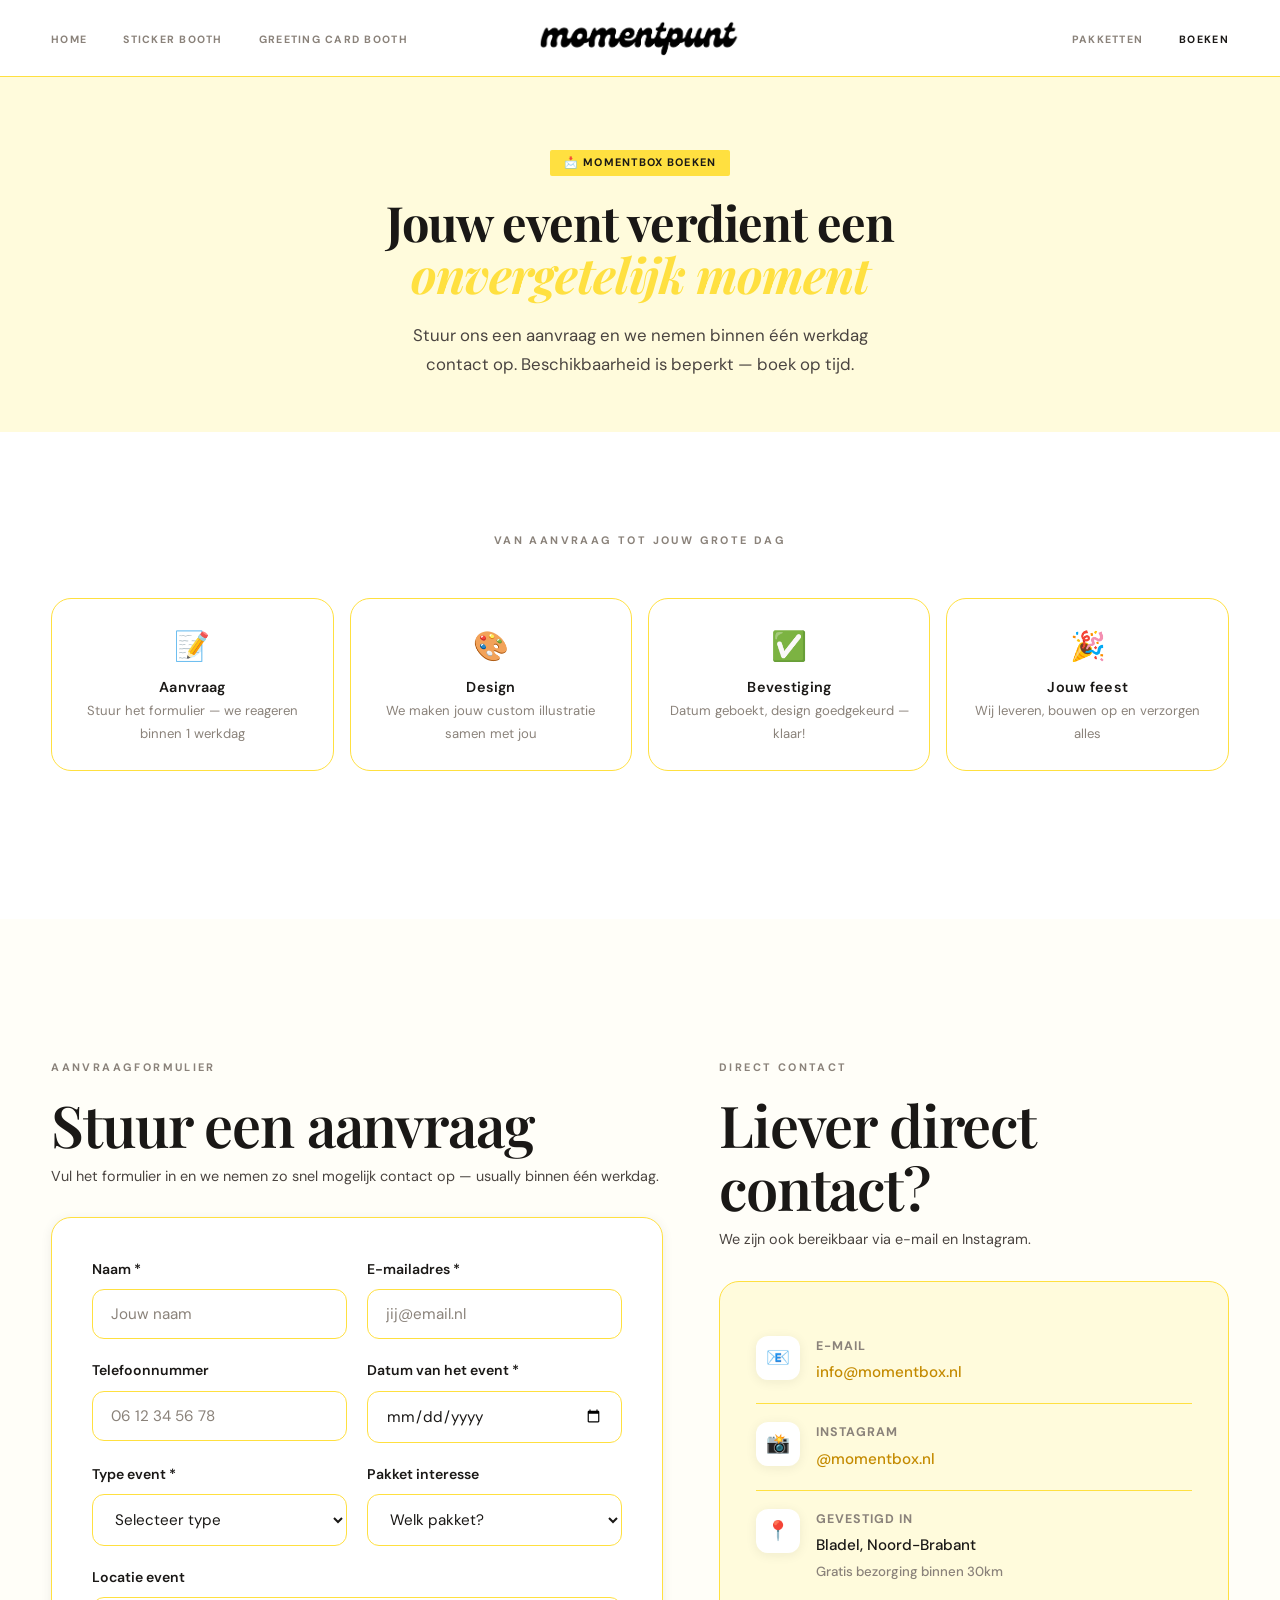
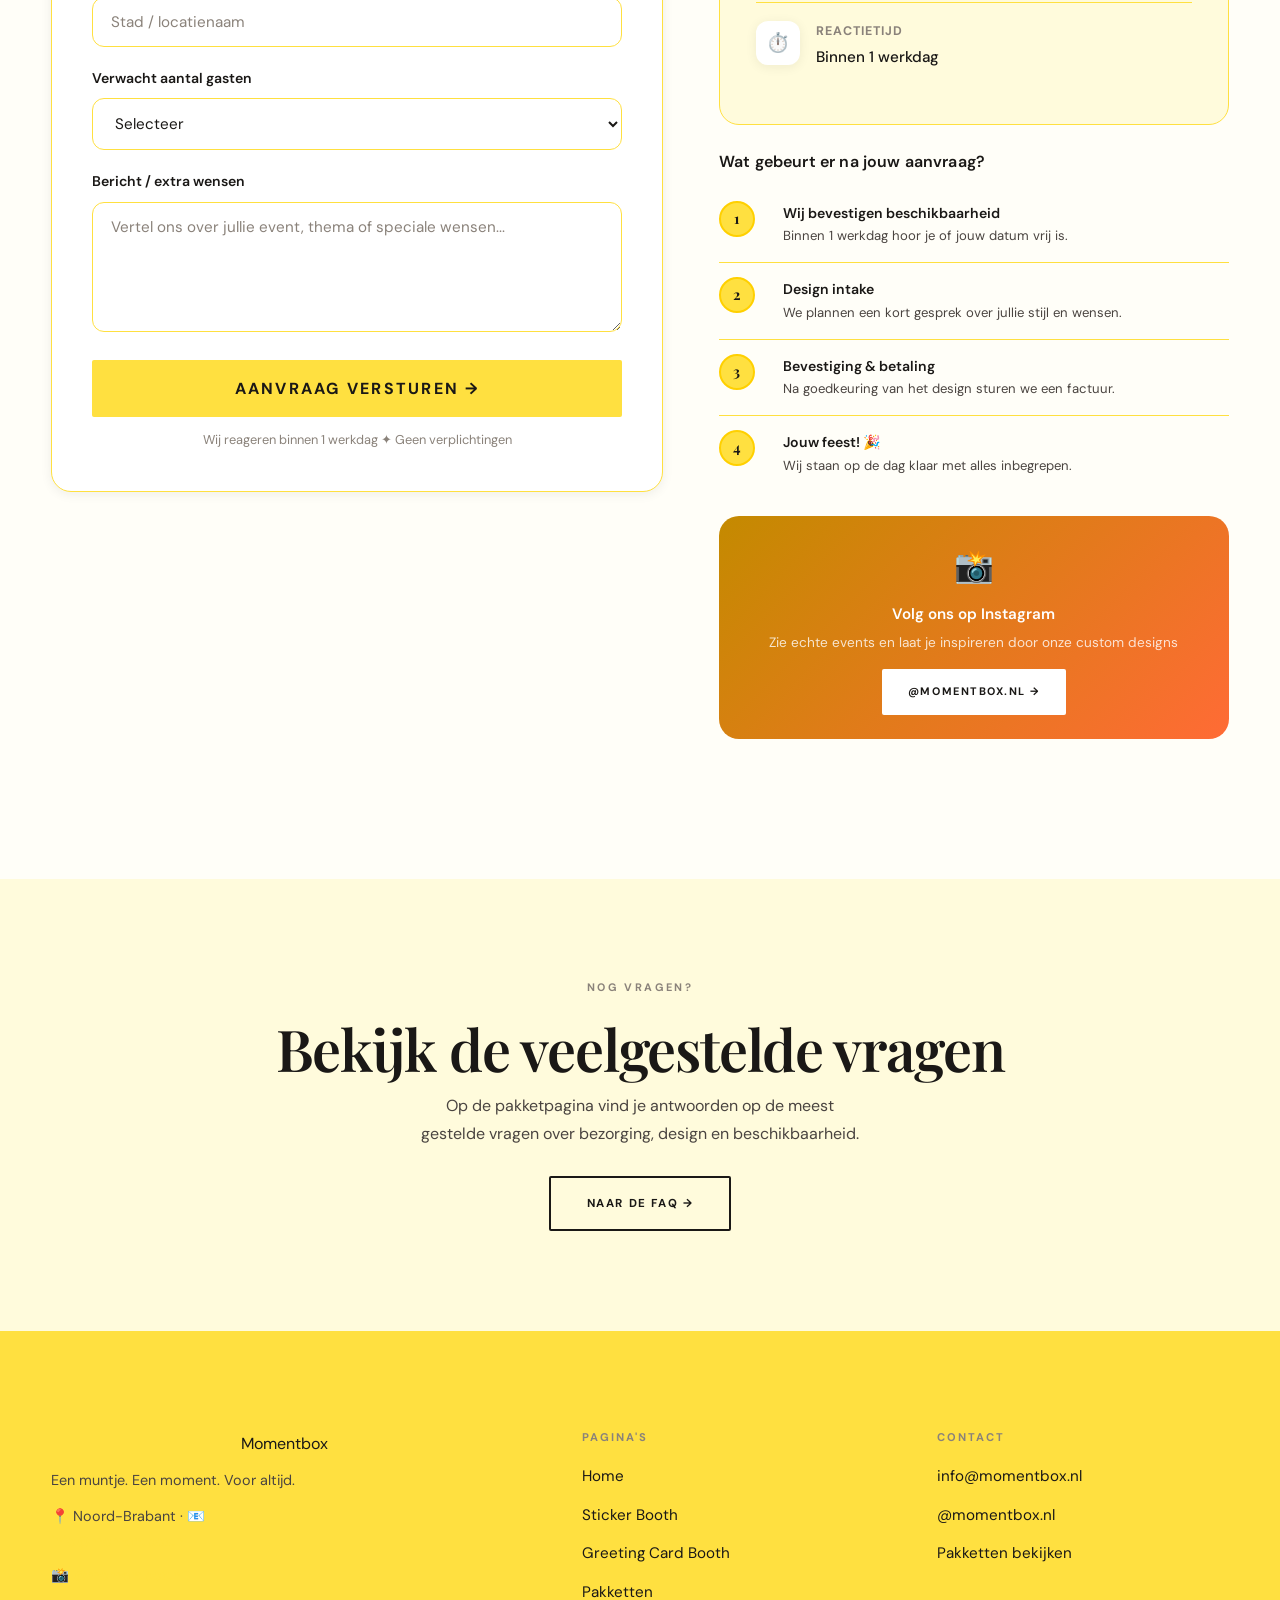
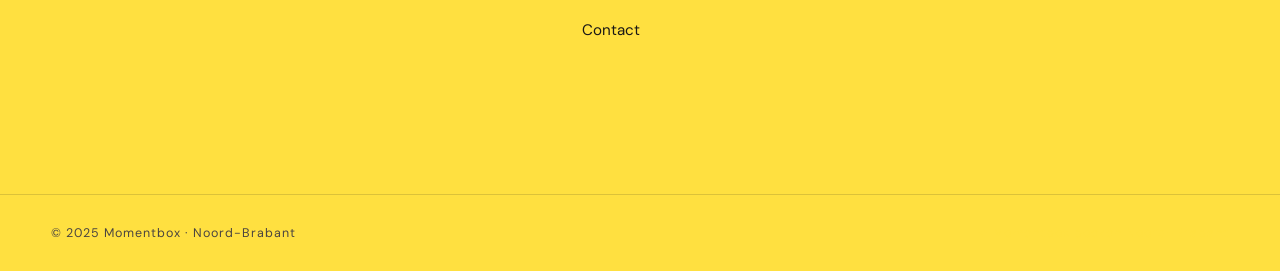
==== contact.html @ 3b594d7a "Initial Momentpunt website launch Custom sticker & greeting card vending machine rental site for wed" ====
<!DOCTYPE html>
<html lang="nl">
<head>
  <meta charset="UTF-8" />
  <meta name="viewport" content="width=device-width, initial-scale=1.0" />
  <title>Contact & Boeken | Momentbox Vending Machine Verhuur Noord-Brabant</title>
  <meta name="description" content="Boek Momentbox voor jouw bruiloft, verjaardag of bedrijfsfeest. Vending machine verhuur vanuit Noord-Brabant. Stuur een aanvraag via het formulier — reactie binnen 1 werkdag." />
  <link rel="stylesheet" href="style.css" />
  <style>
    .contact-grid {
      display: grid;
      grid-template-columns: 1.2fr 1fr;
      gap: 56px;
      align-items: start;
    }
    .contact-info-card {
      background: var(--beige-2);
      border-radius: var(--radius-md);
      padding: 36px;
      border: 1px solid var(--beige-3);
    }
    .contact-info-item {
      display: flex;
      align-items: flex-start;
      gap: 16px;
      padding: 18px 0;
      border-bottom: 1px solid var(--beige-3);
    }
    .contact-info-item:last-child { border-bottom: none; }
    .contact-icon {
      width: 44px; height: 44px;
      background: var(--white);
      border-radius: var(--radius-sm);
      display: flex;
      align-items: center;
      justify-content: center;
      font-size: 1.2rem;
      flex-shrink: 0;
      box-shadow: var(--shadow-sm);
    }
    .contact-info-label {
      font-size: 0.78rem;
      font-weight: 700;
      text-transform: uppercase;
      letter-spacing: 0.08em;
      color: var(--text-soft);
      margin-bottom: 4px;
    }
    .contact-info-value {
      font-size: 0.95rem;
      font-weight: 500;
      color: var(--text);
    }
    .contact-info-value a { color: var(--terra); }
    .form-card {
      background: var(--white);
      border-radius: var(--radius-md);
      padding: 40px;
      border: 1px solid var(--beige-3);
      box-shadow: var(--shadow-sm);
    }
    .success-msg {
      display: none;
      background: linear-gradient(135deg, #f0faf0, #e8f5e8);
      border: 1.5px solid #a8d5a8;
      border-radius: var(--radius-md);
      padding: 28px;
      text-align: center;
      margin-top: 20px;
    }
    .success-msg.show { display: block; }
    .process-mini {
      display: grid;
      grid-template-columns: repeat(4, 1fr);
      gap: 16px;
      margin: 48px 0;
    }
    .process-mini-item {
      text-align: center;
      padding: 24px 16px;
      background: var(--white);
      border-radius: var(--radius-md);
      border: 1px solid var(--beige-3);
    }
    .process-mini-emoji { font-size: 1.8rem; margin-bottom: 10px; }
    .process-mini-item p { font-size: 0.82rem; color: var(--text-soft); margin-top: 4px; }
    @media (max-width: 900px) {
      .contact-grid { grid-template-columns: 1fr; }
      .process-mini { grid-template-columns: repeat(2, 1fr); }
    }
    @media (max-width: 480px) {
      .form-card { padding: 24px; }
      .contact-info-card { padding: 24px; }
    }
  </style>
</head>
<body>

<nav class="nav scrolled">
  <div class="nav-inner">
    <ul class="nav-links nav-links-left">
      <li><a href="index.html">Home</a></li>
      <li><a href="stickerbooth.html">Sticker Booth</a></li>
      <li><a href="greetingcardbooth.html">Greeting Card Booth</a></li>
    </ul>
    <a href="index.html" class="nav-logo">
      <img src="images/logo.png" alt="Momentbox" />
    </a>
    <ul class="nav-links nav-links-right">
      <li><a href="pakketten.html">Pakketten</a></li>
      <li><a href="contact.html" class="active"class="btn btn-primary btn-sm nav-cta">Boeken</a></li>
    </ul>
    <button class="hamburger" onclick="openMenu()" aria-label="Menu">
      <span></span><span></span><span></span>
    </button>
  </div>
</nav>

<div class="mobile-menu" id="mobileMenu">
  <button class="mobile-menu-close" onclick="closeMenu()">✕</button>
  <a href="index.html" onclick="closeMenu()">Home</a>
  <a href="stickerbooth.html" onclick="closeMenu()">Sticker Booth</a>
  <a href="greetingcardbooth.html" onclick="closeMenu()">Greeting Card Booth</a>
  <a href="pakketten.html" onclick="closeMenu()">Pakketten</a>
  <a href="contact.html" onclick="closeMenu()">Contact</a>
</div>

<div class="nav-offset"></div>

<!-- ── Hero ── -->
<section style="background:var(--beige-2);padding:72px 0 52px;position:relative;overflow:hidden;">
  <div class="hero-dots" style="opacity:0.4;"></div>
  <span class="deco-star" style="top:18%;left:5%;">✦</span>
  <span class="deco-star" style="bottom:20%;right:7%;font-size:0.9rem;">★</span>
  <div class="container text-center" style="position:relative;z-index:2;">
    <div style="margin-bottom:20px;"><span class="sticker-tag">📩 Momentbox boeken</span></div>
    <h1 class="fade-up">Jouw event verdient een<br /><em style="color:var(--beige-3);">onvergetelijk moment</em></h1>
    <p class="fade-up" style="max-width:500px;margin:20px auto 0;font-size:1.05rem;color:var(--text-mid);line-height:1.75;">
      Stuur ons een aanvraag en we nemen binnen één werkdag contact op. Beschikbaarheid is beperkt — boek op tijd.
    </p>
  </div>
</section>

<!-- ── Process mini ── -->
<section class="section-sm" style="background:var(--white);">
  <div class="container">
    <div class="text-center" style="margin-bottom:32px;">
      <div class="section-label fade-up">Van aanvraag tot jouw grote dag</div>
    </div>
    <div class="process-mini fade-up">
      <div class="process-mini-item">
        <div class="process-mini-emoji">📝</div>
        <h4 style="font-family:'DM Sans',sans-serif;font-size:0.9rem;">Aanvraag</h4>
        <p>Stuur het formulier — we reageren binnen 1 werkdag</p>
      </div>
      <div class="process-mini-item">
        <div class="process-mini-emoji">🎨</div>
        <h4 style="font-family:'DM Sans',sans-serif;font-size:0.9rem;">Design</h4>
        <p>We maken jouw custom illustratie samen met jou</p>
      </div>
      <div class="process-mini-item">
        <div class="process-mini-emoji">✅</div>
        <h4 style="font-family:'DM Sans',sans-serif;font-size:0.9rem;">Bevestiging</h4>
        <p>Datum geboekt, design goedgekeurd — klaar!</p>
      </div>
      <div class="process-mini-item">
        <div class="process-mini-emoji">🎉</div>
        <h4 style="font-family:'DM Sans',sans-serif;font-size:0.9rem;">Jouw feest</h4>
        <p>Wij leveren, bouwen op en verzorgen alles</p>
      </div>
    </div>
  </div>
</section>

<!-- ── Contact section ── -->
<section class="section" style="background:var(--beige-1);">
  <div class="container">
    <div class="contact-grid">

      <!-- Form -->
      <div class="fade-up">
        <div class="section-label" style="margin-bottom:16px;">Aanvraagformulier</div>
        <h2 style="margin-bottom:8px;">Stuur een aanvraag</h2>
        <p style="font-size:0.9rem;margin-bottom:28px;">Vul het formulier in en we nemen zo snel mogelijk contact op — usually binnen één werkdag.</p>

        <div class="form-card">
          <form id="contactForm" onsubmit="handleSubmit(event)" novalidate>

            <div class="form-row">
              <div class="form-group">
                <label for="name">Naam *</label>
                <input type="text" id="name" class="form-control" placeholder="Jouw naam" required />
              </div>
              <div class="form-group">
                <label for="email">E-mailadres *</label>
                <input type="email" id="email" class="form-control" placeholder="jij@email.nl" required />
              </div>
            </div>

            <div class="form-row">
              <div class="form-group">
                <label for="phone">Telefoonnummer</label>
                <input type="tel" id="phone" class="form-control" placeholder="06 12 34 56 78" />
              </div>
              <div class="form-group">
                <label for="eventDate">Datum van het event *</label>
                <input type="date" id="eventDate" class="form-control" required />
              </div>
            </div>

            <div class="form-row">
              <div class="form-group">
                <label for="eventType">Type event *</label>
                <select id="eventType" class="form-control" required>
                  <option value="" disabled selected>Selecteer type</option>
                  <option value="bruiloft">💍 Bruiloft</option>
                  <option value="verjaardag">🎂 Verjaardag</option>
                  <option value="bedrijfsfeest">🏢 Bedrijfsfeest</option>
                  <option value="jubileum">🎊 Jubileum</option>
                  <option value="festival">🎪 Festival / Markt</option>
                  <option value="anders">✦ Anders</option>
                </select>
              </div>
              <div class="form-group">
                <label for="package">Pakket interesse</label>
                <select id="package" class="form-control">
                  <option value="" disabled selected>Welk pakket?</option>
                  <option value="sticker">🎰 The Sticker (€395)</option>
                  <option value="mix">🎁 The Mix (€395)</option>
                  <option value="card">💌 The Card (€395)</option>
                  <option value="weet-niet">Nog niet zeker</option>
                </select>
              </div>
            </div>

            <div class="form-group">
              <label for="location">Locatie event</label>
              <input type="text" id="location" class="form-control" placeholder="Stad / locatienaam" />
            </div>

            <div class="form-group">
              <label for="guests">Verwacht aantal gasten</label>
              <select id="guests" class="form-control">
                <option value="" disabled selected>Selecteer</option>
                <option value="0-50">Minder dan 50</option>
                <option value="50-100">50 – 100</option>
                <option value="100-150">100 – 150</option>
                <option value="150-250">150 – 250</option>
                <option value="250+">250+</option>
              </select>
            </div>

            <div class="form-group">
              <label for="message">Bericht / extra wensen</label>
              <textarea id="message" class="form-control" placeholder="Vertel ons over jullie event, thema of speciale wensen..."></textarea>
            </div>

            <div id="formError" style="display:none;color:#c0392b;font-size:0.88rem;margin-bottom:16px;padding:12px 16px;background:#fff5f5;border-radius:8px;border-left:3px solid #c0392b;">
              Vul alle verplichte velden in.
            </div>

            <button type="submit" class="btn btn-primary" style="width:100%;justify-content:center;font-size:1rem;padding:16px;">
              Aanvraag versturen →
            </button>
            <p style="font-size:0.8rem;color:var(--text-soft);text-align:center;margin-top:12px;">Wij reageren binnen 1 werkdag ✦ Geen verplichtingen</p>
          </form>

          <div class="success-msg" id="successMsg">
            <div style="font-size:2.4rem;margin-bottom:12px;">🎉</div>
            <h3 style="font-family:'DM Sans',sans-serif;color:var(--text);">Aanvraag ontvangen!</h3>
            <p style="margin-top:8px;font-size:0.95rem;">Bedankt voor jouw bericht. We nemen binnen één werkdag contact op via jouw e-mailadres.</p>
            <p style="margin-top:8px;font-size:0.88rem;color:var(--text-soft);">Volg ons op <a href="https://instagram.com/momentbox.nl" style="color:var(--beige-3);">@momentbox.nl</a> voor inspiratie!</p>
          </div>
        </div>
      </div>

      <!-- Info -->
      <div class="fade-up" style="transition-delay:.1s;">
        <div class="section-label" style="margin-bottom:16px;">Direct contact</div>
        <h2 style="margin-bottom:8px;">Liever direct contact?</h2>
        <p style="font-size:0.9rem;margin-bottom:28px;">We zijn ook bereikbaar via e-mail en Instagram.</p>

        <div class="contact-info-card">
          <div class="contact-info-item">
            <div class="contact-icon">📧</div>
            <div>
              <div class="contact-info-label">E-mail</div>
              <div class="contact-info-value"><a href="mailto:info@momentbox.nl">info@momentbox.nl</a></div>
            </div>
          </div>
          <div class="contact-info-item">
            <div class="contact-icon">📸</div>
            <div>
              <div class="contact-info-label">Instagram</div>
              <div class="contact-info-value"><a href="https://instagram.com/momentbox.nl" target="_blank">@momentbox.nl</a></div>
            </div>
          </div>
          <div class="contact-info-item">
            <div class="contact-icon">📍</div>
            <div>
              <div class="contact-info-label">Gevestigd in</div>
              <div class="contact-info-value">Bladel, Noord-Brabant<br /><span style="font-size:0.83rem;color:var(--text-soft);">Gratis bezorging binnen 30km</span></div>
            </div>
          </div>
          <div class="contact-info-item">
            <div class="contact-icon">⏱️</div>
            <div>
              <div class="contact-info-label">Reactietijd</div>
              <div class="contact-info-value">Binnen 1 werkdag</div>
            </div>
          </div>
        </div>

        <!-- What happens next -->
        <div style="margin-top:28px;">
          <h4 style="font-family:'DM Sans',sans-serif;margin-bottom:16px;font-size:1rem;">Wat gebeurt er na jouw aanvraag?</h4>
          <div style="space-y:12px;">
            <div class="process-step" style="padding:14px 0;">
              <div class="process-num" style="width:36px;height:36px;font-size:0.9rem;">1</div>
              <div>
                <p style="font-size:0.88rem;font-weight:600;color:var(--text);">Wij bevestigen beschikbaarheid</p>
                <p style="font-size:0.82rem;">Binnen 1 werkdag hoor je of jouw datum vrij is.</p>
              </div>
            </div>
            <div class="process-step" style="padding:14px 0;">
              <div class="process-num" style="width:36px;height:36px;font-size:0.9rem;">2</div>
              <div>
                <p style="font-size:0.88rem;font-weight:600;color:var(--text);">Design intake</p>
                <p style="font-size:0.82rem;">We plannen een kort gesprek over jullie stijl en wensen.</p>
              </div>
            </div>
            <div class="process-step" style="padding:14px 0;">
              <div class="process-num" style="width:36px;height:36px;font-size:0.9rem;">3</div>
              <div>
                <p style="font-size:0.88rem;font-weight:600;color:var(--text);">Bevestiging &amp; betaling</p>
                <p style="font-size:0.82rem;">Na goedkeuring van het design sturen we een factuur.</p>
              </div>
            </div>
            <div class="process-step" style="padding:14px 0;border:none;">
              <div class="process-num" style="width:36px;height:36px;font-size:0.9rem;">4</div>
              <div>
                <p style="font-size:0.88rem;font-weight:600;color:var(--text);">Jouw feest! 🎉</p>
                <p style="font-size:0.82rem;">Wij staan op de dag klaar met alles inbegrepen.</p>
              </div>
            </div>
          </div>
        </div>

        <!-- Instagram teaser -->
        <div style="background:linear-gradient(135deg,var(--terra),var(--rose));border-radius:var(--radius-md);padding:24px;margin-top:24px;text-align:center;">
          <div style="font-size:2rem;margin-bottom:8px;">📸</div>
          <p style="color:white;font-weight:600;font-size:0.95rem;margin-bottom:4px;">Volg ons op Instagram</p>
          <p style="color:rgba(255,255,255,.8);font-size:0.85rem;margin-bottom:14px;">Zie echte events en laat je inspireren door onze custom designs</p>
          <a href="https://instagram.com/momentbox.nl" target="_blank" class="btn btn-white btn-sm">@momentbox.nl →</a>
        </div>
      </div>

    </div>
  </div>
</section>

<!-- ── FAQ teaser ── -->
<section class="section-sm" style="background:var(--beige-2);">
  <div class="container text-center">
    <div class="section-label fade-up" style="justify-content:center;">Nog vragen?</div>
    <h2 class="fade-up" style="margin-bottom:12px;">Bekijk de veelgestelde vragen</h2>
    <p class="fade-up" style="max-width:440px;margin:0 auto 28px;">Op de pakketpagina vind je antwoorden op de meest gestelde vragen over bezorging, design en beschikbaarheid.</p>
    <a href="pakketten.html#faq" class="btn btn-secondary fade-up">Naar de FAQ →</a>
  </div>
</section>

<footer>
  <div class="footer-inner">
    <div class="footer-brand">
      <div class="nav-logo">Moment<span>box</span></div>
      <p>Een muntje. Een moment. Voor altijd.</p>
      <p style="margin-top:12px;">📍 Noord-Brabant · 📧 <a href="mailto:info@momentbox.nl" style="color:var(--beige-3);">info@momentbox.nl</a></p>
      <p>📸 <a href="https://instagram.com/momentbox.nl" style="color:var(--beige-3);">@momentbox.nl</a></p>
    </div>
    <div class="footer-links">
      <h4>Pagina's</h4>
      <ul>
        <li><a href="index.html">Home</a></li>
        <li><a href="stickerbooth.html">Sticker Booth</a></li>
        <li><a href="greetingcardbooth.html">Greeting Card Booth</a></li>
        <li><a href="pakketten.html">Pakketten</a></li>
        <li><a href="contact.html">Contact</a></li>
      </ul>
    </div>
    <div class="footer-links">
      <h4>Contact</h4>
      <ul>
        <li><a href="mailto:info@momentbox.nl">info@momentbox.nl</a></li>
        <li><a href="https://instagram.com/momentbox.nl">@momentbox.nl</a></li>
        <li><a href="pakketten.html">Pakketten bekijken</a></li>
      </ul>
    </div>
  </div>
  <div class="footer-bottom">
    <span>© 2025 Momentbox · Noord-Brabant</span>
    <span style="color:var(--beige-3);">✦ Momentbox boeken Noord-Brabant</span>
  </div>
</footer>

<script>
  function openMenu() { document.getElementById('mobileMenu').classList.add('open'); }
  function closeMenu() { document.getElementById('mobileMenu').classList.remove('open'); }

  function handleSubmit(e) {
    e.preventDefault();
    const name = document.getElementById('name').value.trim();
    const email = document.getElementById('email').value.trim();
    const date = document.getElementById('eventDate').value;
    const type = document.getElementById('eventType').value;
    const err = document.getElementById('formError');

    if (!name || !email || !date || !type) {
      err.style.display = 'block';
      return;
    }
    err.style.display = 'none';
    document.getElementById('contactForm').style.display = 'none';
    document.getElementById('successMsg').classList.add('show');
    window.scrollTo({ top: document.getElementById('successMsg').offsetTop - 100, behavior: 'smooth' });
  }

  const observer = new IntersectionObserver((entries) => {
    entries.forEach(e => { if (e.isIntersecting) e.target.classList.add('visible'); });
  }, { threshold: 0.12 });
  document.querySelectorAll('.fade-up').forEach(el => observer.observe(el));
</script>
</body>
</html>
---- style.css ----
/* ============================================
   MOMENTBOX — Shared Stylesheet
   ============================================ */

@import url('https://fonts.googleapis.com/css2?family=Playfair+Display:ital,wght@0,400;0,600;0,700;1,400;1,600&family=DM+Sans:wght@300;400;500;600&family=Cormorant+Garamond:ital,wght@0,400;0,500;1,400;1,500&display=swap');

/* ── Variables ─────────────────────────── */
:root {
  --beige-0:    #FFFFFF;
  --beige-1:    #FFFEF8;
  --beige-2:    #FFFBDC;
  --beige-3:    #FFE040;
  --beige-4:    #FFD000;
  --terra:      #C48A00;
  --terra-dark: #A87200;
  --rose:       #FF6B35;
  --rose-dark:  #E0511A;
  --text:       #1A1816;
  --text-mid:   #4A4440;
  --text-soft:  #8A827A;
  --white:      #FFFFFF;
  --radius-sm:  12px;
  --radius-md:  20px;
  --radius-lg:  32px;
  --radius-pill:50px;
  --shadow-sm:  0 2px 12px rgba(26,24,18,.07);
  --shadow-md:  0 6px 28px rgba(26,24,18,.10);
  --shadow-lg:  0 16px 48px rgba(26,24,18,.14);
  --transition: 0.25s ease;
}

/* ── Reset & Base ─────────────────────── */
*, *::before, *::after { box-sizing: border-box; margin: 0; padding: 0; }

html { scroll-behavior: smooth; }

body {
  font-family: 'DM Sans', sans-serif;
  background: var(--white);
  color: var(--text);
  line-height: 1.65;
  font-size: 16px;
  -webkit-font-smoothing: antialiased;
}

h1, h2, h3, h4 {
  font-family: 'Playfair Display', serif;
  line-height: 1.08;
  color: var(--text);
}

h1 { font-size: clamp(1.9rem, 3.8vw, 3.2rem); font-weight: 700; letter-spacing: -0.02em; }
h2 { font-size: clamp(2.2rem, 4.5vw, 4rem); font-weight: 600; letter-spacing: -0.02em; line-height: 1.1; }
h3 { font-size: clamp(1.4rem, 2.5vw, 2rem); font-weight: 600; }
h4 { font-size: 1rem; font-weight: 600; font-family: 'DM Sans', sans-serif; letter-spacing: 0.01em; }

p { color: var(--text-mid); line-height: 1.75; }

a { text-decoration: none; color: inherit; }

img { max-width: 100%; display: block; }

/* ── Layout helpers ───────────────────── */
.container { max-width: 1440px; margin: 0 auto; padding: 0 4vw; }
.section { padding: 140px 0; }
.section-sm { padding: 100px 0; }
.section-xs { padding: 64px 0; }
.text-center { text-align: center; }

/* ── Eyebrow / lead ───────────────────── */
.eyebrow {
  font-family: 'DM Sans', sans-serif;
  font-size: 0.68rem;
  font-weight: 700;
  letter-spacing: 0.22em;
  text-transform: uppercase;
  color: var(--text-soft);
  margin-bottom: 24px;
  display: block;
}
.lead {
  font-size: 1.1rem;
  line-height: 1.8;
  color: var(--text-mid);
  max-width: 560px;
}

/* ── Buttons ──────────────────────────── */
.btn {
  display: inline-flex;
  align-items: center;
  gap: 10px;
  padding: 16px 36px;
  border-radius: 2px;
  font-family: 'DM Sans', sans-serif;
  font-weight: 700;
  font-size: 0.72rem;
  letter-spacing: 0.14em;
  text-transform: uppercase;
  cursor: pointer;
  border: 2px solid transparent;
  transition: opacity var(--transition), background var(--transition), color var(--transition);
  white-space: nowrap;
}

.btn:hover { opacity: 0.82; }

.btn-primary {
  background: var(--beige-3);
  color: var(--text);
}
.btn-primary:hover { opacity: 1; background: var(--beige-4); }

.btn-secondary {
  background: transparent;
  color: var(--text);
  border-color: var(--text);
}
.btn-secondary:hover {
  opacity: 1;
  background: var(--text);
  color: var(--white);
}

.btn-white {
  background: var(--white);
  color: var(--text);
}
.btn-white:hover { opacity: 1; background: var(--beige-2); }

.btn-ghost {
  background: transparent;
  color: var(--white);
  border-color: rgba(255,255,255,.5);
}
.btn-ghost:hover { opacity: 1; background: rgba(255,255,255,.12); }

.btn-sm { padding: 12px 24px; font-size: 0.68rem; }

/* ── Navigation ───────────────────────── */
.nav {
  position: fixed;
  top: 0;
  left: 0;
  right: 0;
  z-index: 100;
  background: transparent;
  border-bottom: 1px solid rgba(255,224,64,.35);
  transition: background 0.4s ease, border-color 0.4s ease;
}
.nav.scrolled {
  background: var(--white);
  border-bottom: 1px solid var(--beige-3);
}

.nav-inner {
  max-width: 1440px;
  margin: 0 auto;
  padding: 0 4vw;
  height: 76px;
  display: grid;
  grid-template-columns: 1fr auto 1fr;
  align-items: center;
  gap: 24px;
}

.nav-logo {
  grid-column: 2;
  display: flex;
  align-items: center;
  justify-content: center;
}
.nav-logo img {
  height: 36px;
  width: auto;
  display: block;
  filter: brightness(1);
  transition: filter 0.4s ease;
}

.nav-links {
  display: flex;
  align-items: center;
  gap: 36px;
  list-style: none;
}
.nav-links-left { justify-content: flex-start; }
.nav-links-right { justify-content: flex-end; }

.nav-links a {
  font-size: 0.66rem;
  font-weight: 700;
  letter-spacing: 0.12em;
  text-transform: uppercase;
  color: rgba(255,255,255,.85);
  transition: color 0.4s ease, opacity 0.4s ease;
  white-space: nowrap;
}
.nav-links a:hover { color: var(--beige-3); }
.nav-links a.active { color: var(--beige-3); }

/* Scrolled state — links go dark */
.nav.scrolled .nav-links a { color: var(--text-soft); }
.nav.scrolled .nav-links a:hover { color: var(--text); }
.nav.scrolled .nav-links a.active { color: var(--text); }
.nav.scrolled .nav-logo img { filter: brightness(0); }
.nav.scrolled .hamburger span { background: var(--text); }

/* Nav CTA button in hero state */
.nav:not(.scrolled) .nav-cta.btn-primary {
  background: var(--beige-3);
  color: var(--text);
}
.nav.scrolled .nav-cta.btn-primary {
  background: var(--beige-3);
  color: var(--text);
}

.nav-cta { margin-left: 8px; }

.nav-icon {
  display: flex;
  align-items: center;
  justify-content: center;
  color: rgba(255,255,255,.85);
  transition: color 0.4s ease, opacity 0.4s ease;
}
.nav-icon:hover { opacity: 0.65; }
.nav.scrolled .nav-icon { color: var(--text-soft); }
.nav.scrolled .nav-icon:hover { color: var(--text); }

.hamburger {
  display: none;
  flex-direction: column;
  gap: 5px;
  cursor: pointer;
  padding: 4px;
  background: none;
  border: none;
}
.hamburger span {
  display: block;
  width: 24px;
  height: 2px;
  background: var(--white);
  border-radius: 2px;
  transition: all 0.3s;
}

.mobile-menu {
  display: none;
  position: fixed;
  top: 0; left: 0; right: 0; bottom: 0;
  background: var(--text);
  z-index: 200;
  flex-direction: column;
  align-items: center;
  justify-content: center;
  gap: 32px;
}
.mobile-menu.open { display: flex; }
.mobile-menu a {
  font-family: 'Playfair Display', serif;
  font-size: 1.8rem;
  font-weight: 600;
  color: var(--white);
}
.mobile-menu a:hover { color: var(--beige-3); }
.mobile-menu-close {
  position: absolute;
  top: 24px; right: 24px;
  font-size: 1.8rem;
  cursor: pointer;
  color: var(--text-mid);
  background: none;
  border: none;
  font-family: sans-serif;
}

/* ── Decorative elements ──────────────── */
.sticker-tag {
  display: inline-block;
  background: var(--beige-3);
  color: var(--text);
  padding: 4px 14px;
  border-radius: 2px;
  font-size: 0.68rem;
  font-weight: 700;
  letter-spacing: 0.1em;
  text-transform: uppercase;
  font-family: 'DM Sans', sans-serif;
}
.sticker-tag.rose { background: #FFE0D6; }
.sticker-tag.beige { background: var(--beige-2); }

.star { color: var(--terra); }
.star-lg { font-size: 1.4rem; }

.section-label {
  display: block;
  font-family: 'DM Sans', sans-serif;
  font-style: normal;
  font-size: 0.68rem;
  font-weight: 700;
  letter-spacing: 0.22em;
  text-transform: uppercase;
  color: var(--text-soft);
  margin-bottom: 20px;
}

/* ── Grain/texture overlay ────────────── */
.has-grain::after {
  content: '';
  position: absolute;
  inset: 0;
  background-image: url("data:image/svg+xml,%3Csvg viewBox='0 0 256 256' xmlns='http://www.w3.org/2000/svg'%3E%3Cfilter id='noise'%3E%3CfeTurbulence type='fractalNoise' baseFrequency='0.9' numOctaves='4' stitchTiles='stitch'/%3E%3C/filter%3E%3Crect width='100%25' height='100%25' filter='url(%23noise)' opacity='0.04'/%3E%3C/svg%3E");
  pointer-events: none;
  border-radius: inherit;
  z-index: 1;
}

/* ── Cards ────────────────────────────── */
.card {
  background: var(--white);
  border-radius: var(--radius-md);
  padding: 36px;
  box-shadow: var(--shadow-sm);
  border: 1px solid var(--beige-3);
  transition: box-shadow var(--transition), transform var(--transition);
}
.card:hover {
  box-shadow: var(--shadow-md);
  transform: translateY(-3px);
}

/* ── Hero ─────────────────────────────── */
.hero {
  position: relative;
  min-height: 100vh;
  display: flex;
  align-items: center;
  justify-content: center;
  overflow: hidden;
  padding: 0;
}

.hero-bg {
  position: absolute;
  inset: 0;
  z-index: 0;
}
.hero-bg img {
  width: 100%;
  height: 100%;
  object-fit: cover;
  object-position: center center;
  display: block;
}
.hero-overlay {
  position: absolute;
  inset: 0;
  background: linear-gradient(
    to bottom,
    rgba(0,0,0,.42) 0%,
    rgba(0,0,0,.28) 60%,
    rgba(0,0,0,.48) 100%
  );
}

.hero-content {
  position: relative;
  z-index: 1;
  text-align: center;
  padding: 120px 4vw 80px;
  width: 100%;
}
.hero-content h1 {
  color: var(--beige-3);
  font-style: italic;
}
.hero-content .eyebrow { color: rgba(255,224,64,.7); }
.hero-content .lead { color: rgba(255,255,255,.82); margin: 0 auto 48px; }

.hero-dots { display: none; }
.hero-glow { display: none; }
.deco-star { display: none; }

/* ── How it works (editorial) ─────────── */
.steps-grid { display: none; } /* legacy */

.steps-editorial {
  display: grid;
  grid-template-columns: repeat(4, 1fr);
  margin-top: 80px;
  border-top: 1px solid var(--beige-3);
}

.step-editorial {
  padding: 48px 40px 0 0;
  border-right: 1px solid var(--beige-3);
}
.step-editorial:last-child { border-right: none; padding-right: 0; }
.step-editorial:first-child { padding-left: 0; }

.step-n {
  font-family: 'Playfair Display', serif;
  font-size: 4rem;
  font-weight: 400;
  color: var(--beige-3);
  line-height: 1;
  display: block;
  margin-bottom: 20px;
}

.step-emoji { display: none; }
.step-card { display: none; }
.step-num { display: none; }

/* ── Package cards ────────────────────── */
.packages-grid {
  display: grid;
  grid-template-columns: repeat(3, 1fr);
  gap: 2px;
  align-items: start;
  background: var(--beige-3);
}

.package-card {
  background: var(--white);
  border-radius: 0;
  overflow: hidden;
  border: none;
  transition: box-shadow var(--transition);
}
.package-card:hover { box-shadow: none; }
.package-card.featured { border: none; box-shadow: none; }

.package-header {
  padding: 48px 36px 32px;
  background: var(--white);
  border-bottom: 1px solid var(--beige-3);
  position: relative;
}
.package-card.featured .package-header {
  background: var(--beige-2);
}

.package-badge {
  position: absolute;
  top: 16px; right: 16px;
  background: transparent;
  color: var(--terra);
  font-family: 'Cormorant Garamond', serif;
  font-style: italic;
  font-size: 0.95rem;
  font-weight: 500;
  padding: 0;
  border-radius: 0;
  letter-spacing: 0;
  text-transform: none;
}

.package-emoji { font-size: 2.4rem; margin-bottom: 12px; }

.package-price {
  font-family: 'Playfair Display', serif;
  font-size: 3.6rem;
  font-weight: 700;
  color: var(--text);
  line-height: 1;
  margin: 16px 0 4px;
}

.package-body { padding: 36px; }

.feature-list { list-style: none; }
.feature-list li {
  display: flex;
  align-items: flex-start;
  gap: 10px;
  padding: 8px 0;
  border-bottom: 1px solid var(--beige-2);
  font-size: 0.92rem;
  color: var(--text-mid);
}
.feature-list li:last-child { border-bottom: none; }
.feature-list li::before {
  content: '✦';
  color: var(--terra);
  font-size: 0.7rem;
  margin-top: 5px;
  flex-shrink: 0;
}

/* ── Why Momentbox / USP ──────────────── */
.usp-grid {
  display: grid;
  grid-template-columns: repeat(2, 1fr);
  gap: 0;
  border-top: 1px solid var(--beige-3);
  margin-top: 80px;
}

.usp-card {
  background: transparent;
  border-radius: 0;
  padding: 48px 64px 48px 0;
  border: none;
  border-right: 1px solid var(--beige-3);
  border-bottom: 1px solid var(--beige-3);
  display: flex;
  gap: 0;
  flex-direction: column;
  align-items: flex-start;
}
.usp-card:nth-child(even) { padding-left: 64px; padding-right: 0; border-right: none; }
.usp-card:nth-child(3), .usp-card:nth-child(4) { border-bottom: none; }
.usp-card:hover { box-shadow: none; }

.usp-icon {
  font-size: 2rem;
  flex-shrink: 0;
  width: auto; height: auto;
  background: transparent;
  border-radius: 0;
  display: block;
  margin-bottom: 20px;
}

/* ── CTA Banner ───────────────────────── */
.cta-banner {
  background: var(--beige-3);
  border-radius: 0;
  padding: 120px 40px;
  text-align: center;
  position: relative;
  overflow: hidden;
}
.cta-banner::before { display: none; }
.cta-banner::after { display: none; }
.cta-banner h2 { color: var(--text); margin-bottom: 20px; }
.cta-banner .eyebrow { color: var(--text-soft); }
.cta-banner p { color: var(--text-mid); margin-bottom: 48px; font-size: 1.05rem; max-width: 480px; margin-left: auto; margin-right: auto; }

/* ── Footer ───────────────────────────── */
footer {
  background: var(--beige-3);
  border-top: none;
  padding: 100px 0 0;
  min-height: 60vh;
  display: flex;
  flex-direction: column;
  justify-content: space-between;
}

.footer-inner {
  padding: 0 4vw;
  display: grid;
  grid-template-columns: 1.6fr 1fr 1fr;
  gap: 64px;
  margin-bottom: 72px;
}

.footer-logo-img {
  height: 44px;
  width: auto;
  display: block;
  margin-bottom: 20px;
  filter: brightness(0);
}

.footer-brand p { font-size: 0.9rem; color: var(--text-mid); margin-top: 10px; max-width: 280px; line-height: 1.7; }

.footer-socials {
  display: flex;
  gap: 12px;
  margin-top: 24px;
}
.footer-socials a {
  width: 40px; height: 40px;
  border-radius: 50%;
  background: var(--text);
  display: flex;
  align-items: center;
  justify-content: center;
  color: var(--beige-3);
  transition: opacity var(--transition);
}
.footer-socials a:hover { opacity: 0.75; }

.footer-links h4 { font-family: 'DM Sans', sans-serif; font-size: 0.7rem; font-weight: 700; letter-spacing: 0.18em; text-transform: uppercase; color: var(--text-soft); margin-bottom: 20px; }
.footer-links ul { list-style: none; }
.footer-links ul li { margin-bottom: 12px; }
.footer-links ul a { font-size: 0.95rem; color: var(--text); transition: opacity var(--transition); }
.footer-links ul a:hover { opacity: 0.6; }

.footer-bottom {
  padding: 28px 4vw;
  border-top: 1px solid rgba(26,24,18,.15);
  display: flex;
  justify-content: space-between;
  align-items: center;
  font-size: 0.78rem;
  letter-spacing: 0.08em;
  color: var(--text-mid);
}

/* ── Process steps ────────────────────── */
.process-step {
  display: flex;
  gap: 28px;
  align-items: flex-start;
  padding: 28px 0;
  border-bottom: 1px solid var(--beige-3);
}
.process-step:last-child { border-bottom: none; }
.process-num {
  width: 44px; height: 44px;
  background: var(--beige-3);
  border: 2px solid var(--beige-4);
  border-radius: 50%;
  display: flex;
  align-items: center;
  justify-content: center;
  font-family: 'Playfair Display', serif;
  font-weight: 700;
  color: var(--text);
  flex-shrink: 0;
  font-size: 1.1rem;
}

/* ── Addons table ─────────────────────── */
.addons-table {
  background: var(--white);
  border-radius: var(--radius-md);
  border: 1px solid var(--beige-3);
  overflow: hidden;
}
.addon-row {
  display: flex;
  justify-content: space-between;
  align-items: center;
  padding: 16px 28px;
  border-bottom: 1px solid var(--beige-2);
  font-size: 0.95rem;
}
.addon-row:last-child { border-bottom: none; }
.addon-row:nth-child(even) { background: var(--beige-1); }
.addon-price {
  font-weight: 700;
  color: var(--terra);
  font-family: 'DM Sans', sans-serif;
  white-space: nowrap;
}

/* ── Contact form ─────────────────────── */
.form-group { margin-bottom: 20px; }
.form-group label {
  display: block;
  font-size: 0.88rem;
  font-weight: 600;
  color: var(--text);
  margin-bottom: 8px;
}
.form-control {
  width: 100%;
  padding: 14px 18px;
  border: 1.5px solid var(--beige-3);
  border-radius: var(--radius-sm);
  background: var(--white);
  font-family: 'DM Sans', sans-serif;
  font-size: 0.95rem;
  color: var(--text);
  transition: border-color var(--transition), box-shadow var(--transition);
  outline: none;
}
.form-control:focus {
  border-color: var(--terra);
  box-shadow: 0 0 0 3px rgba(212,149,106,.12);
}
.form-control::placeholder { color: var(--text-soft); }

select.form-control { cursor: pointer; }
textarea.form-control { resize: vertical; min-height: 130px; }

.form-row { display: grid; grid-template-columns: 1fr 1fr; gap: 20px; }

/* ── Full-bleed photo strip ───────────── */
.photo-fullbleed {
  width: 100%;
  aspect-ratio: 16 / 7;
  overflow: hidden;
  position: relative;
  background: var(--beige-2);
  display: flex;
  align-items: center;
  justify-content: center;
  flex-direction: column;
  gap: 12px;
}
.photo-fullbleed img {
  position: absolute;
  inset: 0;
  width: 100%;
  height: 100%;
  object-fit: cover;
}
.photo-fullbleed-label {
  font-family: 'DM Sans', sans-serif;
  font-size: 0.68rem;
  letter-spacing: 0.22em;
  text-transform: uppercase;
  color: var(--text-soft);
  position: relative;
  z-index: 1;
}
.photo-fullbleed-emoji {
  font-size: 4rem;
  position: relative;
  z-index: 1;
}

/* ── Editorial split ──────────────────── */
.split-section {
  display: grid;
  grid-template-columns: 1fr 1fr;
  min-height: 680px;
}
.split-section.split-reverse { direction: rtl; }
.split-section.split-reverse > * { direction: ltr; }

.split-media {
  background: var(--beige-2);
  position: relative;
  overflow: hidden;
  display: flex;
  align-items: center;
  justify-content: center;
  flex-direction: column;
  gap: 16px;
  min-height: 560px;
}
.split-media img {
  position: absolute;
  inset: 0;
  width: 100%;
  height: 100%;
  object-fit: cover;
}
.split-media-label {
  font-size: 0.68rem;
  letter-spacing: 0.22em;
  text-transform: uppercase;
  color: var(--text-soft);
  position: relative;
  z-index: 1;
  font-family: 'DM Sans', sans-serif;
}
.split-media-emoji {
  font-size: 5rem;
  position: relative;
  z-index: 1;
}

.split-text {
  padding: 100px 6vw;
  display: flex;
  flex-direction: column;
  justify-content: center;
}
.split-text h2 { margin-bottom: 24px; }
.split-text p { margin-bottom: 36px; }
.split-text .section-label { margin-bottom: 16px; }

/* ── Photo grid ───────────────────────── */
.photo-section {
  background: var(--white);
  padding: 0;
}
.photo-section-header {
  padding: 100px 4vw 64px;
  max-width: 1440px;
  margin: 0 auto;
}

.photo-grid {
  display: grid;
  grid-template-columns: repeat(12, 1fr);
  grid-template-rows: auto auto;
  gap: 4px;
}

.photo-item {
  border-radius: 0;
  overflow: hidden;
  position: relative;
  background: var(--beige-2);
  display: flex;
  align-items: center;
  justify-content: center;
  min-height: 300px;
}

.photo-item img {
  width: 100%;
  height: 100%;
  object-fit: cover;
  display: block;
  position: absolute;
  inset: 0;
}

/* Photo placeholder (shown when no real image) */
.photo-placeholder {
  display: flex;
  flex-direction: column;
  align-items: center;
  justify-content: center;
  gap: 10px;
  padding: 24px;
  text-align: center;
  width: 100%;
  height: 100%;
}
.photo-placeholder-emoji { font-size: 3rem; }
.photo-placeholder-label {
  font-family: 'Cormorant Garamond', serif;
  font-style: italic;
  font-size: 0.95rem;
  color: var(--text-soft);
}

/* Grid positions — full-width editorial */
.photo-item:nth-child(1) { grid-column: 1 / 7; grid-row: 1; min-height: 480px; background: #FFF9CC; }
.photo-item:nth-child(2) { grid-column: 7 / 13; grid-row: 1; min-height: 480px; background: #FFE8CC; }
.photo-item:nth-child(3) { grid-column: 1 / 5; grid-row: 2; min-height: 360px; background: #FFECB3; }
.photo-item:nth-child(4) { grid-column: 5 / 9; grid-row: 2; min-height: 360px; background: #FFF0D6; }
.photo-item:nth-child(5) { grid-column: 9 / 13; grid-row: 2; min-height: 360px; background: #FFF9DC; }

/* Photo caption overlay */
.photo-caption {
  position: absolute;
  bottom: 16px;
  left: 16px;
  right: 16px;
  background: rgba(255,255,255,.88);
  backdrop-filter: blur(6px);
  border-radius: 8px;
  padding: 8px 14px;
  font-size: 0.8rem;
  font-family: 'Cormorant Garamond', serif;
  font-style: italic;
  color: var(--text-mid);
  text-align: center;
  opacity: 0;
  transform: translateY(6px);
  transition: all 0.3s ease;
}
.photo-item:hover .photo-caption {
  opacity: 1;
  transform: translateY(0);
}

@media (max-width: 900px) {
  .photo-grid {
    grid-template-columns: 1fr 1fr;
    grid-template-rows: auto;
  }
  .photo-item:nth-child(1) { grid-column: 1 / 3; grid-row: 1; }
  .photo-item:nth-child(2) { grid-column: 1 / 2; grid-row: 2; }
  .photo-item:nth-child(3) { grid-column: 2 / 3; grid-row: 2; }
  .photo-item:nth-child(4) { grid-column: 1 / 2; grid-row: 3; }
  .photo-item:nth-child(5) { grid-column: 2 / 3; grid-row: 3; }
}

@media (max-width: 580px) {
  .photo-grid { grid-template-columns: 1fr; gap: 10px; }
  .photo-item, .photo-item:nth-child(n) { grid-column: 1; grid-row: auto; min-height: 220px; }
}

/* ── Fixed nav offset (non-hero pages) ── */
.nav-offset { padding-top: 76px; }

/* ── Hero helpers ─────────────────────── */
.hero-tagline { display: none; }
.hero-subtitle { font-size: 1.1rem; line-height: 1.8; color: rgba(26,24,18,.7); max-width: 560px; }
.hero-btns { display: flex; gap: 16px; flex-wrap: wrap; justify-content: center; margin-top: 48px; }

/* ── Scroll animation ─────────────────── */
.fade-up {
  opacity: 0;
  transform: translateY(28px);
  transition: opacity 0.6s ease, transform 0.6s ease;
}
.fade-up.visible {
  opacity: 1;
  transform: translateY(0);
}

/* ── Scattered decoratives ────────────── */
.deco-star {
  position: absolute;
  color: var(--terra);
  opacity: 0.25;
  font-size: 1.4rem;
  pointer-events: none;
  user-select: none;
}

/* ── Info box ─────────────────────────── */
.info-box {
  background: var(--beige-2);
  border-left: 4px solid var(--beige-4);
  border-radius: 0 var(--radius-sm) var(--radius-sm) 0;
  padding: 20px 24px;
  font-size: 0.92rem;
  color: var(--text-mid);
}

/* ── Two-col layout ───────────────────── */
.two-col {
  display: grid;
  grid-template-columns: 1fr 1fr;
  gap: 80px;
  align-items: center;
}
.two-col.reverse { direction: rtl; }
.two-col.reverse > * { direction: ltr; }

/* ── Feature visual ───────────────────── */
.feature-visual {
  background: var(--beige-2);
  border-radius: var(--radius-lg);
  aspect-ratio: 1 / 1;
  display: flex;
  flex-direction: column;
  align-items: center;
  justify-content: center;
  gap: 12px;
  border: 2px dashed var(--beige-4);
  position: relative;
  overflow: hidden;
}
.feature-visual .big-emoji { font-size: 5rem; }
.feature-visual .visual-caption {
  font-size: 0.82rem;
  color: var(--text-soft);
  font-style: italic;
}

/* ── Divider ──────────────────────────── */
.divider {
  display: flex;
  align-items: center;
  gap: 16px;
  margin: 48px 0;
  color: var(--text-soft);
  font-size: 0.9rem;
}
.divider::before, .divider::after {
  content: '';
  flex: 1;
  height: 1px;
  background: var(--beige-3);
}

/* ── Cards (generic) ──────────────────── */
.card {
  background: var(--white);
  border-radius: 0;
  padding: 36px;
  box-shadow: none;
  border: 1px solid var(--beige-3);
  transition: box-shadow var(--transition);
}
.card:hover { box-shadow: var(--shadow-sm); transform: none; }

/* ── Responsive ───────────────────────── */
@media (max-width: 1024px) {
  .split-section { grid-template-columns: 1fr; }
  .split-section.split-reverse { direction: ltr; }
  .split-media { min-height: 420px; aspect-ratio: 4/3; }
  .split-text { padding: 72px 40px; }
  .steps-editorial { grid-template-columns: 1fr 1fr; }
  .step-editorial:nth-child(2) { border-right: none; }
  .step-editorial:nth-child(3) { border-top: 1px solid var(--beige-3); padding-top: 48px; }
  .step-editorial:nth-child(4) { border-right: none; border-top: 1px solid var(--beige-3); padding-top: 48px; }
}

@media (max-width: 900px) {
  .packages-grid { grid-template-columns: 1fr; background: none; gap: 2px; }
  .usp-grid { grid-template-columns: 1fr; }
  .usp-card:nth-child(even) { padding-left: 0; border-right: none; }
  .usp-card:nth-child(3) { border-bottom: 1px solid var(--beige-3); }
  .two-col { grid-template-columns: 1fr; gap: 40px; }
  .two-col.reverse { direction: ltr; }
  .footer-inner { grid-template-columns: 1fr 1fr; gap: 40px; padding: 0 4vw; }
  .footer-inner > :first-child { grid-column: 1 / -1; }
}

@media (max-width: 640px) {
  .container { padding: 0 24px; }
  .section { padding: 88px 0; }
  .section-sm { padding: 64px 0; }
  .cta-banner { padding: 100px 24px; }
  .form-row { grid-template-columns: 1fr; }
  .nav-links { display: none; }
  .hamburger { display: flex; grid-column: 3; justify-self: end; }
  .nav-inner { grid-template-columns: auto 1fr auto; }
  .footer-inner { grid-template-columns: 1fr; gap: 32px; }
  .footer-inner > :first-child { grid-column: 1; }
  .footer-bottom { flex-direction: column; gap: 8px; text-align: center; }
  .hero { padding: 100px 0 88px; }
  .photo-fullbleed { aspect-ratio: 4/3; }
  .photo-section-header { padding: 64px 24px 48px; }
  .photo-grid { grid-template-columns: 1fr 1fr; }
  .photo-item:nth-child(1) { grid-column: 1 / 3; grid-row: 1; min-height: 280px; }
  .photo-item:nth-child(2) { grid-column: 1 / 2; grid-row: 2; min-height: 220px; }
  .photo-item:nth-child(3) { grid-column: 2 / 3; grid-row: 2; min-height: 220px; }
  .photo-item:nth-child(4) { grid-column: 1 / 2; grid-row: 3; min-height: 220px; }
  .photo-item:nth-child(5) { grid-column: 2 / 3; grid-row: 3; min-height: 220px; }
  .steps-editorial { grid-template-columns: 1fr; }
  .step-editorial { border-right: none; border-top: 1px solid var(--beige-3); padding: 40px 0 0; }
  .step-editorial:first-child { border-top: none; }
  .nav-inner { padding: 0 24px; }
}
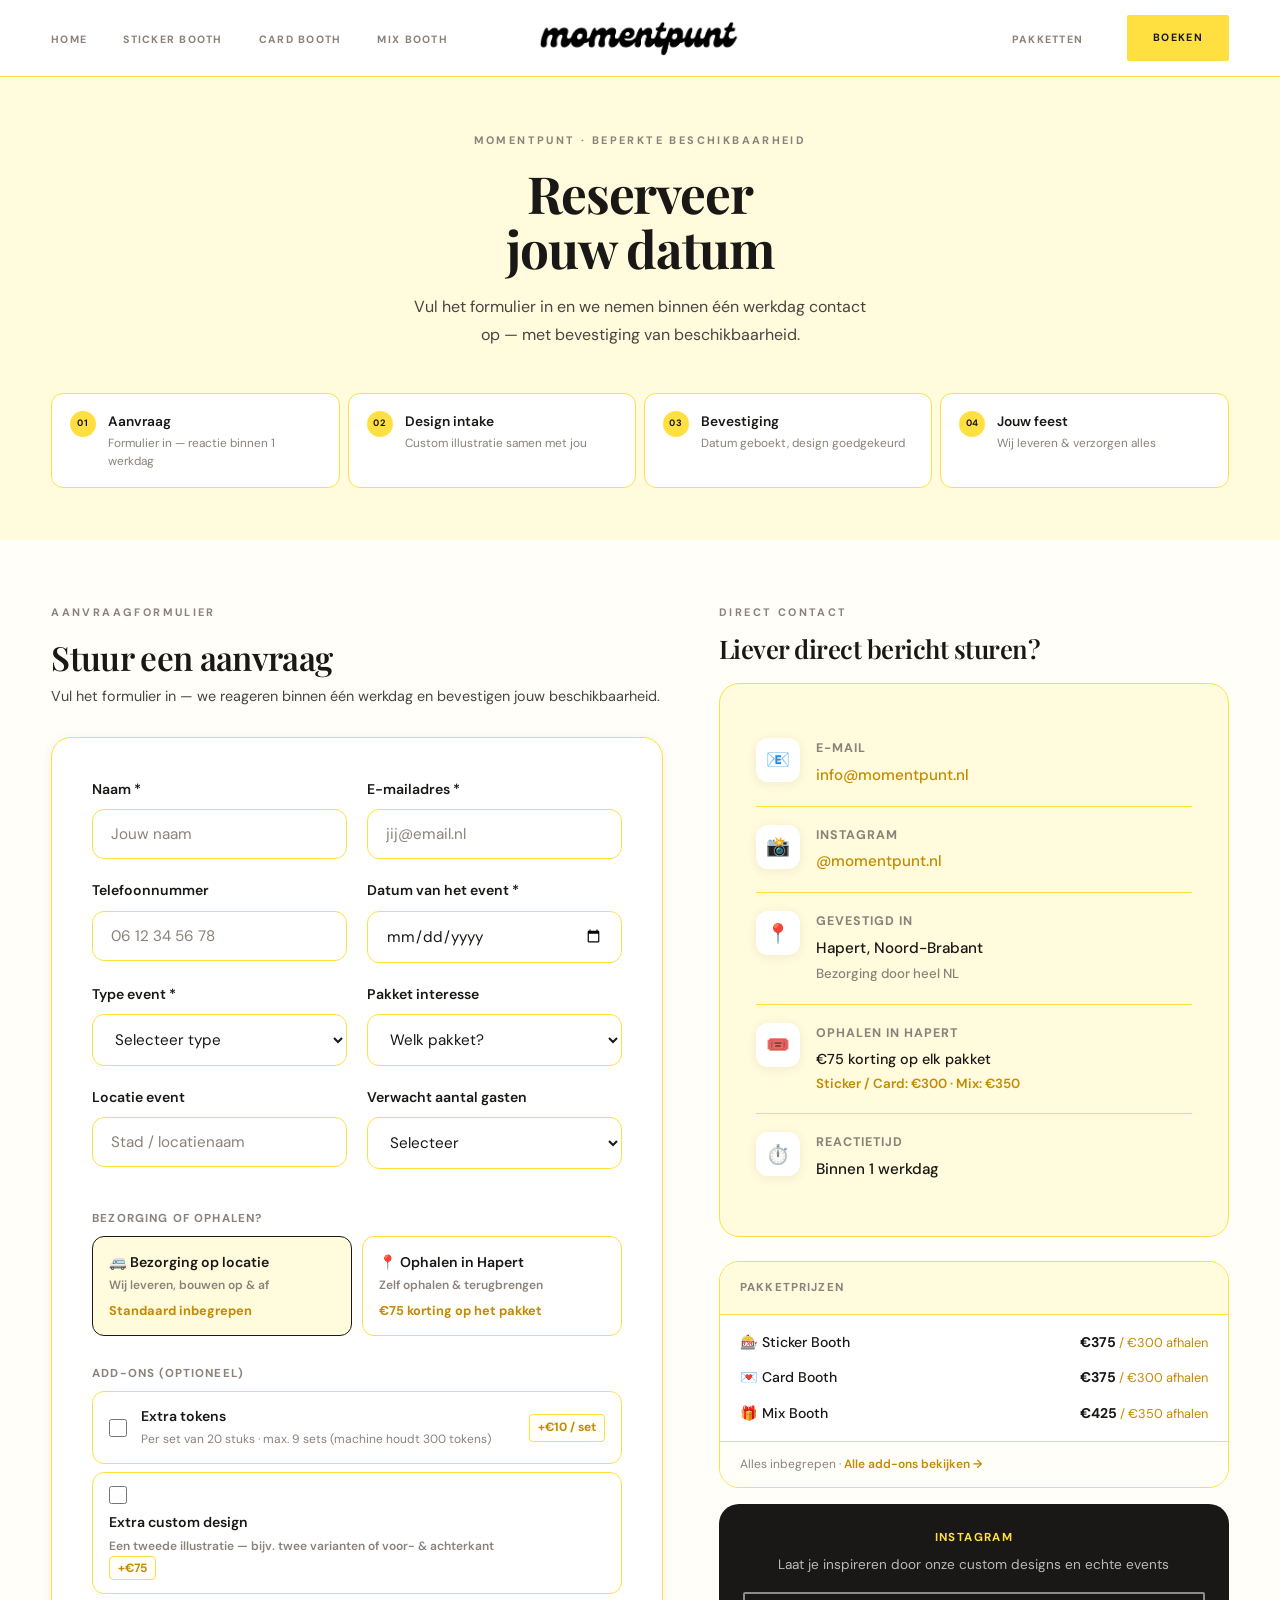
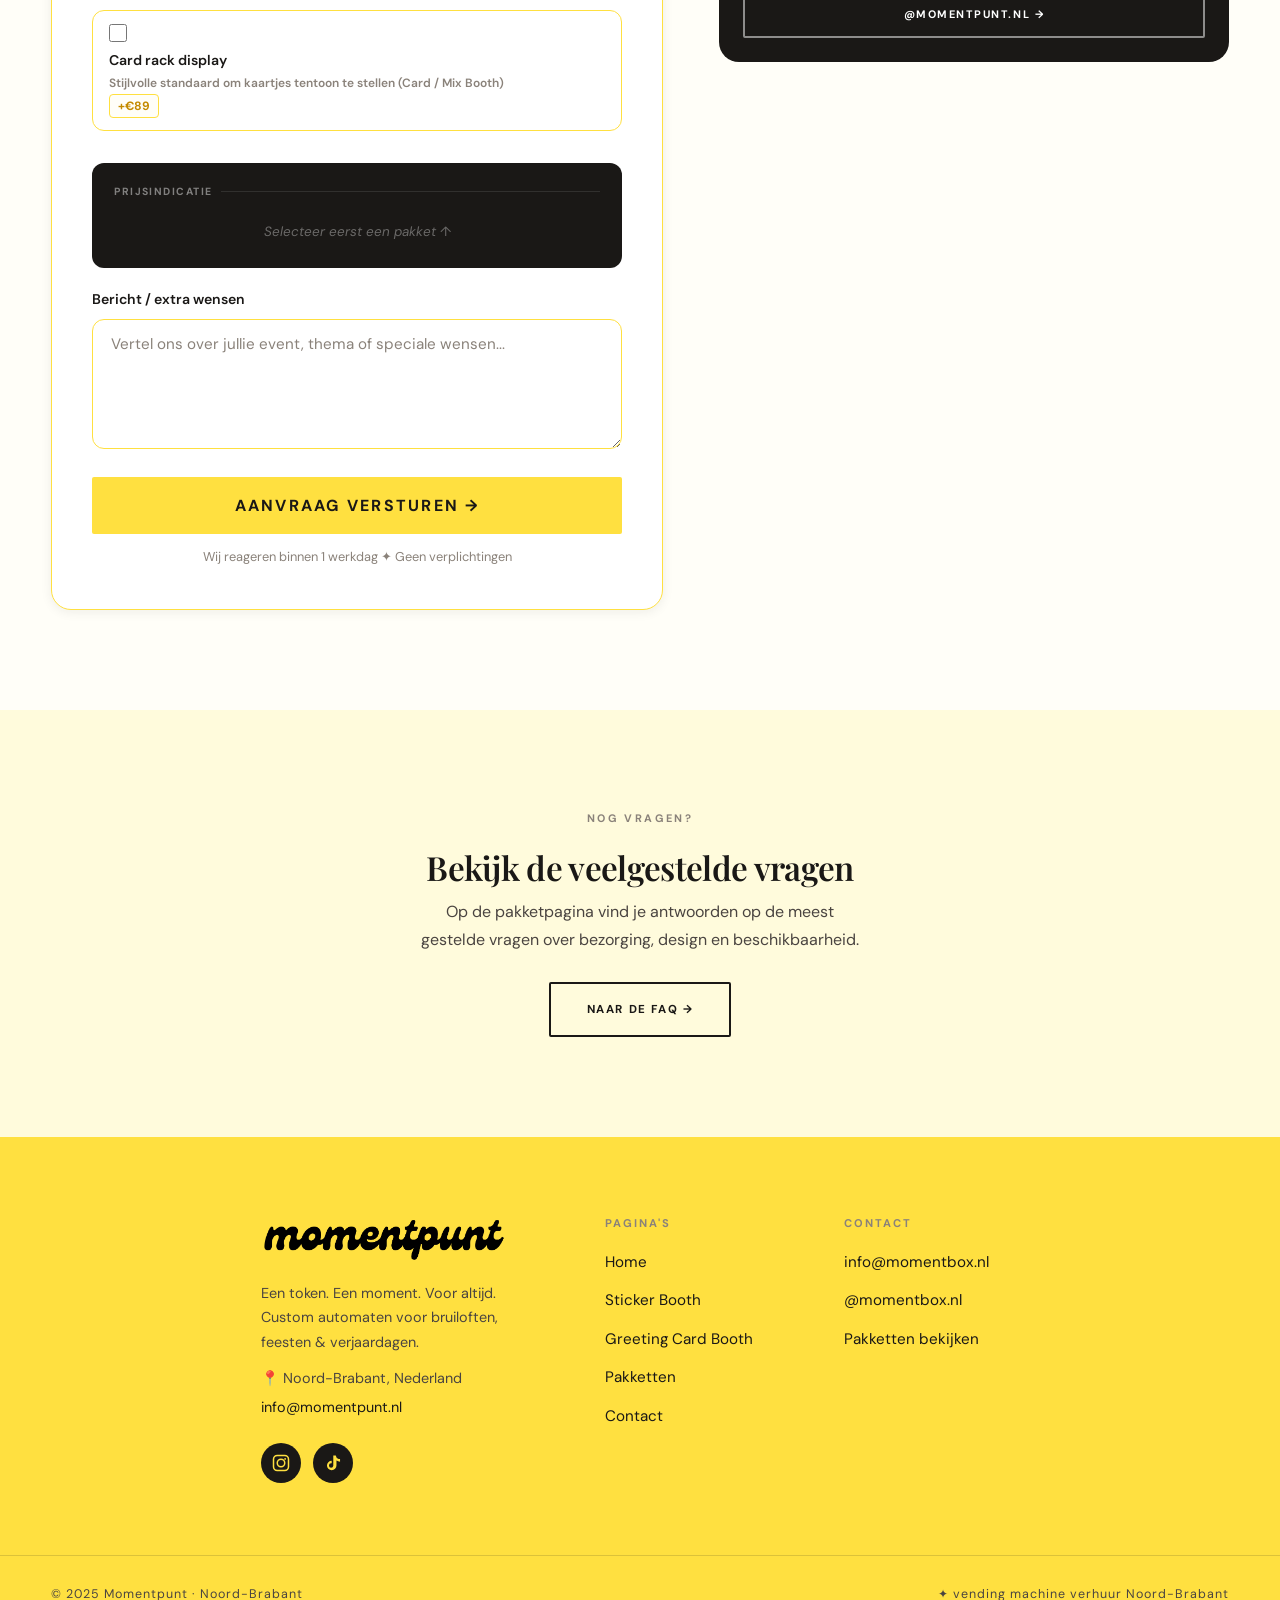
==== commit 47dcfbb1: "Redesign contact page, unify how-it-works, add price estimator, fix footer - Contact page: new dark " ====
--- a/contact.html
+++ b/contact.html
@@ -69,24 +69,113 @@
       margin-top: 20px;
     }
     .success-msg.show { display: block; }
-    .process-mini {
-      display: grid;
-      grid-template-columns: repeat(4, 1fr);
-      gap: 16px;
-      margin: 48px 0;
-    }
-    .process-mini-item {
+    .contact-hero {
+      background: var(--beige-2);
+      padding: 56px 0 52px;
+      position: relative;
+      overflow: hidden;
       text-align: center;
-      padding: 24px 16px;
+    }
+    .contact-hero-copy { max-width: 600px; margin: 0 auto; }
+    .contact-hero-copy h1 { color: var(--text); font-size: clamp(2rem, 4vw, 3.2rem); margin-bottom: 16px; line-height: 1.08; }
+    .contact-hero-copy p { color: var(--text-mid); font-size: 1rem; line-height: 1.75; max-width: 460px; margin: 0 auto; }
+    .contact-steps {
+      display: flex;
+      align-items: stretch;
+      gap: 8px;
+      margin-top: 44px;
+    }
+    .contact-step {
+      flex: 1;
+      display: flex;
+      align-items: flex-start;
+      gap: 12px;
       background: var(--white);
-      border-radius: var(--radius-md);
       border: 1px solid var(--beige-3);
-    }
-    .process-mini-emoji { font-size: 1.8rem; margin-bottom: 10px; }
-    .process-mini-item p { font-size: 0.82rem; color: var(--text-soft); margin-top: 4px; }
+      border-radius: var(--radius-sm);
+      padding: 16px 18px;
+      text-align: left;
+      transition: box-shadow 0.2s ease, transform 0.2s ease;
+    }
+    .contact-step:hover { box-shadow: var(--shadow-sm); transform: translateY(-2px); }
+    .contact-step-n {
+      font-size: 0.58rem; font-weight: 700; letter-spacing: 0.08em;
+      color: var(--text);
+      background: var(--beige-3);
+      border-radius: 50%;
+      width: 26px; height: 26px;
+      display: flex; align-items: center; justify-content: center;
+      flex-shrink: 0; margin-top: 1px;
+    }
+    .contact-step strong { font-size: 0.86rem; color: var(--text); font-family: 'DM Sans'; font-weight: 600; display: block; margin-bottom: 3px; }
+    .contact-step p { font-size: 0.74rem; color: var(--text-soft); margin: 0; line-height: 1.5; }
+    .delivery-options { display: grid; grid-template-columns: 1fr 1fr; gap: 10px; margin-top: 8px; }
+    .delivery-option {
+      border: 1.5px solid var(--beige-3);
+      border-radius: var(--radius-sm);
+      padding: 14px 16px;
+      cursor: pointer;
+      transition: border-color 0.2s ease, background 0.2s ease;
+      position: relative;
+    }
+    .delivery-option input[type="radio"] { position: absolute; opacity: 0; width: 0; height: 0; }
+    .delivery-option.selected { border-color: var(--text); background: var(--beige-2); }
+    .delivery-option-label { font-size: 0.88rem; font-weight: 600; color: var(--text); display: block; margin-bottom: 2px; }
+    .delivery-option-sub { font-size: 0.75rem; color: var(--text-soft); display: block; }
+    .delivery-option-price { font-size: 0.8rem; font-weight: 700; color: var(--terra); margin-top: 4px; display: block; }
+    .addons-grid { display: flex; flex-direction: column; gap: 8px; margin-top: 8px; }
+    .addon-item {
+      display: flex;
+      align-items: center;
+      gap: 14px;
+      padding: 13px 16px;
+      border: 1.5px solid var(--beige-3);
+      border-radius: var(--radius-sm);
+      cursor: pointer;
+      transition: border-color 0.2s ease, background 0.2s ease;
+    }
+    .addon-item.checked { border-color: var(--text); background: var(--beige-2); }
+    .addon-item input[type="checkbox"] { width: 18px; height: 18px; accent-color: var(--text); flex-shrink: 0; cursor: pointer; }
+    .addon-text { flex: 1; }
+    .addon-name { font-size: 0.88rem; font-weight: 600; color: var(--text); }
+    .addon-desc { font-size: 0.75rem; color: var(--text-soft); margin-top: 2px; }
+    .addon-badge { font-size: 0.75rem; font-weight: 700; color: var(--terra); background: var(--beige-1); border: 1px solid var(--beige-3); border-radius: 4px; padding: 3px 8px; white-space: nowrap; }
+    .form-section-label { font-family: 'DM Sans', sans-serif; font-size: 0.72rem; font-weight: 700; text-transform: uppercase; letter-spacing: 0.1em; color: var(--text-soft); display: block; margin-bottom: 8px; margin-top: 20px; }
+    .token-qty-row { display: flex; align-items: center; gap: 12px; margin-top: 8px; }
+    .token-qty-row input[type="checkbox"] { width: 18px; height: 18px; accent-color: var(--text); flex-shrink: 0; cursor: pointer; }
+    .token-qty-select { padding: 6px 10px; border: 1.5px solid var(--beige-3); border-radius: 8px; font-family: 'DM Sans', sans-serif; font-size: 0.88rem; font-weight: 600; background: var(--white); color: var(--text); cursor: pointer; }
+    .price-estimator {
+      margin-top: 24px;
+      background: var(--text);
+      border-radius: var(--radius-sm);
+      padding: 20px 22px;
+      position: relative;
+    }
+    .price-estimator-label { font-size: 0.65rem; font-weight: 700; text-transform: uppercase; letter-spacing: 0.14em; color: rgba(255,255,255,.45); display: flex; align-items: center; gap: 8px; margin-bottom: 16px; }
+    .price-estimator-label::after { content: ''; flex: 1; height: 1px; background: rgba(255,255,255,.1); }
+    .price-line { display: flex; justify-content: space-between; align-items: center; padding: 5px 0; }
+    .price-line-label { font-size: 0.84rem; color: rgba(255,255,255,.6); }
+    .price-line-value { font-size: 0.84rem; font-weight: 600; color: var(--white); }
+    .price-line-value.discount { color: var(--beige-3); }
+    .price-line-value.muted { color: rgba(255,255,255,.35); }
+    .price-divider { border: none; border-top: 1px solid rgba(255,255,255,.12); margin: 10px 0; }
+    .price-btw-line { display: flex; justify-content: space-between; align-items: center; padding: 4px 0; }
+    .price-btw-line span:first-child { font-size: 0.8rem; color: rgba(255,255,255,.45); }
+    .price-btw-line span:last-child { font-size: 0.8rem; color: rgba(255,255,255,.45); }
+    .price-total-line { display: flex; justify-content: space-between; align-items: baseline; padding-top: 12px; margin-top: 4px; border-top: 1px solid rgba(255,255,255,.2); }
+    .price-total-line .total-label { font-size: 0.88rem; font-weight: 700; color: var(--white); font-family: 'DM Sans'; }
+    .price-total-line .total-amount { font-family: 'Playfair Display', serif; font-size: 1.8rem; font-weight: 700; color: var(--beige-3); }
+    .price-empty { font-size: 0.84rem; color: rgba(255,255,255,.35); text-align: center; padding: 4px 0; font-style: italic; }
     @media (max-width: 900px) {
       .contact-grid { grid-template-columns: 1fr; }
-      .process-mini { grid-template-columns: repeat(2, 1fr); }
+      .contact-steps { flex-wrap: wrap; gap: 8px; }
+      .contact-step { min-width: calc(50% - 4px); }
+    }
+    @media (max-width: 640px) {
+      .delivery-options { grid-template-columns: 1fr; }
+      .contact-hero { padding: 52px 0 40px; }
+      .contact-steps { gap: 6px; }
+      .contact-step { min-width: 100%; }
     }
     @media (max-width: 480px) {
       .form-card { padding: 24px; }
@@ -96,84 +185,82 @@
 </head>
 <body>
 
-<nav class="nav scrolled">
+<nav class="nav scrolled" id="mainNav">
   <div class="nav-inner">
     <ul class="nav-links nav-links-left">
       <li><a href="index.html">Home</a></li>
       <li><a href="stickerbooth.html">Sticker Booth</a></li>
-      <li><a href="greetingcardbooth.html">Greeting Card Booth</a></li>
+      <li><a href="greetingcardbooth.html">Card Booth</a></li>
+      <li><a href="mixbooth.html">Mix Booth</a></li>
     </ul>
     <a href="index.html" class="nav-logo">
-      <img src="images/logo.png" alt="Momentbox" />
+      <img src="images/logo.png" alt="Momentpunt" />
     </a>
     <ul class="nav-links nav-links-right">
       <li><a href="pakketten.html">Pakketten</a></li>
-      <li><a href="contact.html" class="active"class="btn btn-primary btn-sm nav-cta">Boeken</a></li>
+      <li><a href="contact.html" class="active btn btn-primary btn-sm nav-cta">Boeken</a></li>
     </ul>
-    <button class="hamburger" onclick="openMenu()" aria-label="Menu">
+    <button class="hamburger" onclick="toggleMenu()" aria-label="Menu">
       <span></span><span></span><span></span>
     </button>
   </div>
 </nav>
 
 <div class="mobile-menu" id="mobileMenu">
-  <button class="mobile-menu-close" onclick="closeMenu()">✕</button>
-  <a href="index.html" onclick="closeMenu()">Home</a>
-  <a href="stickerbooth.html" onclick="closeMenu()">Sticker Booth</a>
-  <a href="greetingcardbooth.html" onclick="closeMenu()">Greeting Card Booth</a>
-  <a href="pakketten.html" onclick="closeMenu()">Pakketten</a>
-  <a href="contact.html" onclick="closeMenu()">Contact</a>
+  <a href="index.html">Home</a>
+  <a href="stickerbooth.html">Sticker Booth</a>
+  <a href="greetingcardbooth.html">Card Booth</a>
+  <a href="mixbooth.html">Mix Booth</a>
+  <a href="pakketten.html">Pakketten</a>
+  <a href="contact.html" class="active">Contact</a>
+  <a href="contact.html" class="mobile-menu-cta">Book Now →</a>
 </div>
 
 <div class="nav-offset"></div>
 
 <!-- ── Hero ── -->
-<section style="background:var(--beige-2);padding:72px 0 52px;position:relative;overflow:hidden;">
-  <div class="hero-dots" style="opacity:0.4;"></div>
-  <span class="deco-star" style="top:18%;left:5%;">✦</span>
-  <span class="deco-star" style="bottom:20%;right:7%;font-size:0.9rem;">★</span>
-  <div class="container text-center" style="position:relative;z-index:2;">
-    <div style="margin-bottom:20px;"><span class="sticker-tag">📩 Momentbox boeken</span></div>
-    <h1 class="fade-up">Jouw event verdient een<br /><em style="color:var(--beige-3);">onvergetelijk moment</em></h1>
-    <p class="fade-up" style="max-width:500px;margin:20px auto 0;font-size:1.05rem;color:var(--text-mid);line-height:1.75;">
-      Stuur ons een aanvraag en we nemen binnen één werkdag contact op. Beschikbaarheid is beperkt — boek op tijd.
-    </p>
-  </div>
-</section>
-
-<!-- ── Process mini ── -->
-<section class="section-sm" style="background:var(--white);">
+<section class="contact-hero">
   <div class="container">
-    <div class="text-center" style="margin-bottom:32px;">
-      <div class="section-label fade-up">Van aanvraag tot jouw grote dag</div>
+    <div class="contact-hero-copy fade-up">
+      <span class="eyebrow" style="display:block; text-align:center; margin-bottom:16px;">Momentpunt · Beperkte beschikbaarheid</span>
+      <h1>Reserveer<br />jouw datum</h1>
+      <p>Vul het formulier in en we nemen binnen één werkdag contact op — met bevestiging van beschikbaarheid.</p>
     </div>
-    <div class="process-mini fade-up">
-      <div class="process-mini-item">
-        <div class="process-mini-emoji">📝</div>
-        <h4 style="font-family:'DM Sans',sans-serif;font-size:0.9rem;">Aanvraag</h4>
-        <p>Stuur het formulier — we reageren binnen 1 werkdag</p>
+    <div class="contact-steps fade-up" style="transition-delay:.1s;">
+      <div class="contact-step">
+        <span class="contact-step-n">01</span>
+        <div>
+          <strong>Aanvraag</strong>
+          <p>Formulier in — reactie binnen 1 werkdag</p>
+        </div>
       </div>
-      <div class="process-mini-item">
-        <div class="process-mini-emoji">🎨</div>
-        <h4 style="font-family:'DM Sans',sans-serif;font-size:0.9rem;">Design</h4>
-        <p>We maken jouw custom illustratie samen met jou</p>
+      <div class="contact-step">
+        <span class="contact-step-n">02</span>
+        <div>
+          <strong>Design intake</strong>
+          <p>Custom illustratie samen met jou</p>
+        </div>
       </div>
-      <div class="process-mini-item">
-        <div class="process-mini-emoji">✅</div>
-        <h4 style="font-family:'DM Sans',sans-serif;font-size:0.9rem;">Bevestiging</h4>
-        <p>Datum geboekt, design goedgekeurd — klaar!</p>
+      <div class="contact-step">
+        <span class="contact-step-n">03</span>
+        <div>
+          <strong>Bevestiging</strong>
+          <p>Datum geboekt, design goedgekeurd</p>
+        </div>
       </div>
-      <div class="process-mini-item">
-        <div class="process-mini-emoji">🎉</div>
-        <h4 style="font-family:'DM Sans',sans-serif;font-size:0.9rem;">Jouw feest</h4>
-        <p>Wij leveren, bouwen op en verzorgen alles</p>
+      <div class="contact-step">
+        <span class="contact-step-n">04</span>
+        <div>
+          <strong>Jouw feest</strong>
+          <p>Wij leveren &amp; verzorgen alles</p>
+        </div>
       </div>
     </div>
   </div>
 </section>
 
 <!-- ── Contact section ── -->
-<section class="section" style="background:var(--beige-1);">
+<section style="background:var(--beige-1); padding:64px 0 100px;">
   <div class="container">
     <div class="contact-grid">
 
@@ -181,7 +268,7 @@
       <div class="fade-up">
         <div class="section-label" style="margin-bottom:16px;">Aanvraagformulier</div>
         <h2 style="margin-bottom:8px;">Stuur een aanvraag</h2>
-        <p style="font-size:0.9rem;margin-bottom:28px;">Vul het formulier in en we nemen zo snel mogelijk contact op — usually binnen één werkdag.</p>
+        <p style="font-size:0.9rem;margin-bottom:28px;">Vul het formulier in — we reageren binnen één werkdag en bevestigen jouw beschikbaarheid.</p>
 
         <div class="form-card">
           <form id="contactForm" onsubmit="handleSubmit(event)" novalidate>
@@ -225,32 +312,108 @@
                 <label for="package">Pakket interesse</label>
                 <select id="package" class="form-control">
                   <option value="" disabled selected>Welk pakket?</option>
-                  <option value="sticker">🎰 The Sticker (€395)</option>
-                  <option value="mix">🎁 The Mix (€395)</option>
-                  <option value="card">💌 The Card (€395)</option>
+                  <option value="sticker">🎰 Sticker Booth (€375)</option>
+                  <option value="card">💌 Card Booth (€375)</option>
+                  <option value="mix">🎁 Mix Booth (€425)</option>
                   <option value="weet-niet">Nog niet zeker</option>
                 </select>
               </div>
             </div>
 
+            <div class="form-row">
+              <div class="form-group">
+                <label for="location">Locatie event</label>
+                <input type="text" id="location" class="form-control" placeholder="Stad / locatienaam" />
+              </div>
+              <div class="form-group">
+                <label for="guests">Verwacht aantal gasten</label>
+                <select id="guests" class="form-control">
+                  <option value="" disabled selected>Selecteer</option>
+                  <option value="0-50">Minder dan 50</option>
+                  <option value="50-100">50 – 100</option>
+                  <option value="100-150">100 – 150</option>
+                  <option value="150-250">150 – 250</option>
+                  <option value="250+">250+</option>
+                </select>
+              </div>
+            </div>
+
+            <!-- Delivery option -->
             <div class="form-group">
-              <label for="location">Locatie event</label>
-              <input type="text" id="location" class="form-control" placeholder="Stad / locatienaam" />
-            </div>
-
+              <span class="form-section-label">Bezorging of ophalen?</span>
+              <div class="delivery-options">
+                <label class="delivery-option selected" id="opt-delivery" onclick="selectDelivery('delivery')">
+                  <input type="radio" name="delivery" value="bezorging" checked />
+                  <span class="delivery-option-label">🚐 Bezorging op locatie</span>
+                  <span class="delivery-option-sub">Wij leveren, bouwen op &amp; af</span>
+                  <span class="delivery-option-price">Standaard inbegrepen</span>
+                </label>
+                <label class="delivery-option" id="opt-pickup" onclick="selectDelivery('pickup')">
+                  <input type="radio" name="delivery" value="ophalen" />
+                  <span class="delivery-option-label">📍 Ophalen in Hapert</span>
+                  <span class="delivery-option-sub">Zelf ophalen &amp; terugbrengen</span>
+                  <span class="delivery-option-price">€75 korting op het pakket</span>
+                </label>
+              </div>
+            </div>
+
+            <!-- Add-ons -->
             <div class="form-group">
-              <label for="guests">Verwacht aantal gasten</label>
-              <select id="guests" class="form-control">
-                <option value="" disabled selected>Selecteer</option>
-                <option value="0-50">Minder dan 50</option>
-                <option value="50-100">50 – 100</option>
-                <option value="100-150">100 – 150</option>
-                <option value="150-250">150 – 250</option>
-                <option value="250+">250+</option>
-              </select>
-            </div>
-
-            <div class="form-group">
+              <span class="form-section-label">Add-ons (optioneel)</span>
+              <div class="addons-grid">
+                <!-- Token addon with quantity -->
+                <div class="addon-item" id="tokenAddonItem">
+                  <input type="checkbox" id="addon-tokens" name="addon" value="extra-tokens" onchange="toggleAddon(this.closest('.addon-item')); updatePrice();" />
+                  <div class="addon-text">
+                    <div class="addon-name">Extra tokens</div>
+                    <div class="addon-desc">Per set van 20 stuks · max. 9 sets (machine houdt 300 tokens)</div>
+                  </div>
+                  <div style="display:flex;flex-direction:column;align-items:flex-end;gap:6px;flex-shrink:0;">
+                    <span class="addon-badge">+€10 / set</span>
+                    <div class="token-qty-row" id="tokenQtyRow" style="display:none;">
+                      <span style="font-size:0.75rem;color:var(--text-soft);">Aantal sets:</span>
+                      <select id="tokenQty" class="token-qty-select" onchange="updatePrice()">
+                        <option value="1">1</option>
+                        <option value="2">2</option>
+                        <option value="3">3</option>
+                        <option value="4">4</option>
+                        <option value="5">5</option>
+                        <option value="6">6</option>
+                        <option value="7">7</option>
+                        <option value="8">8</option>
+                        <option value="9">9</option>
+                      </select>
+                    </div>
+                  </div>
+                </div>
+                <label class="addon-item" onclick="toggleAddon(this); updatePrice();">
+                  <input type="checkbox" id="addon-design" name="addon" value="extra-design" />
+                  <div class="addon-text">
+                    <div class="addon-name">Extra custom design</div>
+                    <div class="addon-desc">Een tweede illustratie — bijv. twee varianten of voor- &amp; achterkant</div>
+                  </div>
+                  <span class="addon-badge">+€75</span>
+                </label>
+                <label class="addon-item" onclick="toggleAddon(this); updatePrice();">
+                  <input type="checkbox" id="addon-rack" name="addon" value="card-rack" />
+                  <div class="addon-text">
+                    <div class="addon-name">Card rack display</div>
+                    <div class="addon-desc">Stijlvolle standaard om kaartjes tentoon te stellen (Card / Mix Booth)</div>
+                  </div>
+                  <span class="addon-badge">+€89</span>
+                </label>
+              </div>
+            </div>
+
+            <!-- Price estimator -->
+            <div class="price-estimator" id="priceEstimator">
+              <div class="price-estimator-label">Prijsindicatie</div>
+              <div id="priceLines">
+                <p class="price-empty">Selecteer eerst een pakket ↑</p>
+              </div>
+            </div>
+
+            <div class="form-group" style="margin-top:20px;">
               <label for="message">Bericht / extra wensen</label>
               <textarea id="message" class="form-control" placeholder="Vertel ons over jullie event, thema of speciale wensen..."></textarea>
             </div>
@@ -274,32 +437,38 @@
         </div>
       </div>
 
-      <!-- Info -->
+      <!-- Info sidebar -->
       <div class="fade-up" style="transition-delay:.1s;">
-        <div class="section-label" style="margin-bottom:16px;">Direct contact</div>
-        <h2 style="margin-bottom:8px;">Liever direct contact?</h2>
-        <p style="font-size:0.9rem;margin-bottom:28px;">We zijn ook bereikbaar via e-mail en Instagram.</p>
+        <div class="section-label" style="margin-bottom:12px;">Direct contact</div>
+        <h2 style="margin-bottom:20px; font-size:clamp(1.2rem,2vw,1.6rem);">Liever direct bericht sturen?</h2>
 
         <div class="contact-info-card">
           <div class="contact-info-item">
             <div class="contact-icon">📧</div>
             <div>
               <div class="contact-info-label">E-mail</div>
-              <div class="contact-info-value"><a href="mailto:info@momentbox.nl">info@momentbox.nl</a></div>
+              <div class="contact-info-value"><a href="mailto:info@momentpunt.nl">info@momentpunt.nl</a></div>
             </div>
           </div>
           <div class="contact-info-item">
             <div class="contact-icon">📸</div>
             <div>
               <div class="contact-info-label">Instagram</div>
-              <div class="contact-info-value"><a href="https://instagram.com/momentbox.nl" target="_blank">@momentbox.nl</a></div>
+              <div class="contact-info-value"><a href="https://instagram.com/momentpunt.nl" target="_blank">@momentpunt.nl</a></div>
             </div>
           </div>
           <div class="contact-info-item">
             <div class="contact-icon">📍</div>
             <div>
               <div class="contact-info-label">Gevestigd in</div>
-              <div class="contact-info-value">Bladel, Noord-Brabant<br /><span style="font-size:0.83rem;color:var(--text-soft);">Gratis bezorging binnen 30km</span></div>
+              <div class="contact-info-value">Hapert, Noord-Brabant<br /><span style="font-size:0.83rem;color:var(--text-soft);">Bezorging door heel NL</span></div>
+            </div>
+          </div>
+          <div class="contact-info-item">
+            <div class="contact-icon">🎟️</div>
+            <div>
+              <div class="contact-info-label">Ophalen in Hapert</div>
+              <div class="contact-info-value" style="font-size:0.9rem;">€75 korting op elk pakket<br /><span style="font-size:0.83rem;color:var(--terra);font-weight:600;">Sticker / Card: €300 · Mix: €350</span></div>
             </div>
           </div>
           <div class="contact-info-item">
@@ -311,47 +480,35 @@
           </div>
         </div>
 
-        <!-- What happens next -->
-        <div style="margin-top:28px;">
-          <h4 style="font-family:'DM Sans',sans-serif;margin-bottom:16px;font-size:1rem;">Wat gebeurt er na jouw aanvraag?</h4>
-          <div style="space-y:12px;">
-            <div class="process-step" style="padding:14px 0;">
-              <div class="process-num" style="width:36px;height:36px;font-size:0.9rem;">1</div>
-              <div>
-                <p style="font-size:0.88rem;font-weight:600;color:var(--text);">Wij bevestigen beschikbaarheid</p>
-                <p style="font-size:0.82rem;">Binnen 1 werkdag hoor je of jouw datum vrij is.</p>
-              </div>
-            </div>
-            <div class="process-step" style="padding:14px 0;">
-              <div class="process-num" style="width:36px;height:36px;font-size:0.9rem;">2</div>
-              <div>
-                <p style="font-size:0.88rem;font-weight:600;color:var(--text);">Design intake</p>
-                <p style="font-size:0.82rem;">We plannen een kort gesprek over jullie stijl en wensen.</p>
-              </div>
-            </div>
-            <div class="process-step" style="padding:14px 0;">
-              <div class="process-num" style="width:36px;height:36px;font-size:0.9rem;">3</div>
-              <div>
-                <p style="font-size:0.88rem;font-weight:600;color:var(--text);">Bevestiging &amp; betaling</p>
-                <p style="font-size:0.82rem;">Na goedkeuring van het design sturen we een factuur.</p>
-              </div>
-            </div>
-            <div class="process-step" style="padding:14px 0;border:none;">
-              <div class="process-num" style="width:36px;height:36px;font-size:0.9rem;">4</div>
-              <div>
-                <p style="font-size:0.88rem;font-weight:600;color:var(--text);">Jouw feest! 🎉</p>
-                <p style="font-size:0.82rem;">Wij staan op de dag klaar met alles inbegrepen.</p>
-              </div>
-            </div>
+        <!-- Packages quick summary -->
+        <div style="margin-top:24px; background:var(--white); border-radius:var(--radius-md); border:1px solid var(--beige-3); overflow:hidden;">
+          <div style="padding:16px 20px; border-bottom:1px solid var(--beige-3); background:var(--beige-2);">
+            <p style="font-size:0.72rem; font-weight:700; text-transform:uppercase; letter-spacing:0.1em; color:var(--text-soft); margin:0;">Pakketprijzen</p>
+          </div>
+          <div style="padding:16px 20px; display:flex; flex-direction:column; gap:12px;">
+            <div style="display:flex; justify-content:space-between; align-items:center;">
+              <span style="font-size:0.88rem; font-weight:500;">🎰 Sticker Booth</span>
+              <span style="font-size:0.88rem; font-weight:700; color:var(--text);">€375 <span style="font-weight:400; color:var(--terra); font-size:0.8rem;">/ €300 afhalen</span></span>
+            </div>
+            <div style="display:flex; justify-content:space-between; align-items:center;">
+              <span style="font-size:0.88rem; font-weight:500;">💌 Card Booth</span>
+              <span style="font-size:0.88rem; font-weight:700; color:var(--text);">€375 <span style="font-weight:400; color:var(--terra); font-size:0.8rem;">/ €300 afhalen</span></span>
+            </div>
+            <div style="display:flex; justify-content:space-between; align-items:center;">
+              <span style="font-size:0.88rem; font-weight:500;">🎁 Mix Booth</span>
+              <span style="font-size:0.88rem; font-weight:700; color:var(--text);">€425 <span style="font-weight:400; color:var(--terra); font-size:0.8rem;">/ €350 afhalen</span></span>
+            </div>
+          </div>
+          <div style="padding:12px 20px; background:var(--beige-1); border-top:1px solid var(--beige-3);">
+            <p style="font-size:0.75rem; color:var(--text-soft); margin:0;">Alles inbegrepen · <a href="pakketten.html" style="color:var(--terra); font-weight:600;">Alle add-ons bekijken →</a></p>
           </div>
         </div>
 
         <!-- Instagram teaser -->
-        <div style="background:linear-gradient(135deg,var(--terra),var(--rose));border-radius:var(--radius-md);padding:24px;margin-top:24px;text-align:center;">
-          <div style="font-size:2rem;margin-bottom:8px;">📸</div>
-          <p style="color:white;font-weight:600;font-size:0.95rem;margin-bottom:4px;">Volg ons op Instagram</p>
-          <p style="color:rgba(255,255,255,.8);font-size:0.85rem;margin-bottom:14px;">Zie echte events en laat je inspireren door onze custom designs</p>
-          <a href="https://instagram.com/momentbox.nl" target="_blank" class="btn btn-white btn-sm">@momentbox.nl →</a>
+        <div style="background:var(--text);border-radius:var(--radius-md);padding:24px;margin-top:16px;text-align:center;">
+          <p style="color:var(--beige-3);font-weight:700;font-size:0.72rem;letter-spacing:0.12em;text-transform:uppercase;margin-bottom:6px;">Instagram</p>
+          <p style="color:rgba(255,255,255,.7);font-size:0.85rem;margin-bottom:16px;line-height:1.6;">Laat je inspireren door onze custom designs en echte events</p>
+          <a href="https://instagram.com/momentpunt.nl" target="_blank" class="btn btn-ghost btn-sm" style="width:100%;justify-content:center;">@momentpunt.nl →</a>
         </div>
       </div>
 
@@ -370,12 +527,16 @@
 </section>
 
 <footer>
-  <div class="footer-inner">
+  <div class="footer-inner container">
     <div class="footer-brand">
-      <div class="nav-logo">Moment<span>box</span></div>
-      <p>Een muntje. Een moment. Voor altijd.</p>
-      <p style="margin-top:12px;">📍 Noord-Brabant · 📧 <a href="mailto:info@momentbox.nl" style="color:var(--beige-3);">info@momentbox.nl</a></p>
-      <p>📸 <a href="https://instagram.com/momentbox.nl" style="color:var(--beige-3);">@momentbox.nl</a></p>
+      <a href="index.html"><img src="images/logo.png" alt="Momentpunt" class="footer-logo-img" /></a>
+      <p>Een token. Een moment. Voor altijd.<br />Custom automaten voor bruiloften, feesten &amp; verjaardagen.</p>
+      <p style="margin-top:12px; color:var(--text-mid);">📍 Noord-Brabant, Nederland</p>
+      <p style="margin-top:4px;"><a href="mailto:info@momentpunt.nl" style="color:var(--text);">info@momentpunt.nl</a></p>
+      <div class="footer-socials">
+        <a href="https://instagram.com/momentpunt.nl" aria-label="Instagram"><svg width="18" height="18" viewBox="0 0 24 24" fill="none" xmlns="http://www.w3.org/2000/svg"><rect x="2" y="2" width="20" height="20" rx="5" stroke="currentColor" stroke-width="2"/><circle cx="12" cy="12" r="5" stroke="currentColor" stroke-width="2"/><circle cx="17.5" cy="6.5" r="1.2" fill="currentColor"/></svg></a>
+        <a href="https://tiktok.com/@momentpunt.nl" aria-label="TikTok"><svg width="18" height="18" viewBox="0 0 24 24" fill="currentColor" xmlns="http://www.w3.org/2000/svg"><path d="M19.59 6.69a4.83 4.83 0 01-3.77-4.25V2h-3.45v13.67a2.89 2.89 0 01-2.88 2.5 2.89 2.89 0 01-2.89-2.89 2.89 2.89 0 012.89-2.89c.28 0 .54.04.79.1V9.01a6.34 6.34 0 00-6.34 6.34 6.34 6.34 0 006.34 6.34 6.34 6.34 0 006.33-6.34V8.69a8.19 8.19 0 004.79 1.52V6.76a4.84 4.84 0 01-1.02-.07z"/></svg></a>
+      </div>
     </div>
     <div class="footer-links">
       <h4>Pagina's</h4>
@@ -397,14 +558,92 @@
     </div>
   </div>
   <div class="footer-bottom">
-    <span>© 2025 Momentbox · Noord-Brabant</span>
-    <span style="color:var(--beige-3);">✦ Momentbox boeken Noord-Brabant</span>
+    <div class="footer-bottom-inner">
+      <span>© 2025 Momentpunt · Noord-Brabant</span>
+      <span>✦ vending machine verhuur Noord-Brabant</span>
+    </div>
   </div>
 </footer>
 
 <script>
-  function openMenu() { document.getElementById('mobileMenu').classList.add('open'); }
-  function closeMenu() { document.getElementById('mobileMenu').classList.remove('open'); }
+  function toggleMenu() {
+    const menu = document.getElementById('mobileMenu');
+    const btn = document.querySelector('.hamburger');
+    menu.classList.toggle('open');
+    btn.classList.toggle('open');
+  }
+  document.addEventListener('click', function(e) {
+    const menu = document.getElementById('mobileMenu');
+    const nav = document.getElementById('mainNav');
+    if (menu.classList.contains('open') && !nav.contains(e.target) && !menu.contains(e.target)) {
+      menu.classList.remove('open');
+      document.querySelector('.hamburger').classList.remove('open');
+    }
+  });
+
+  function selectDelivery(type) {
+    document.getElementById('opt-delivery').classList.toggle('selected', type === 'delivery');
+    document.getElementById('opt-pickup').classList.toggle('selected', type === 'pickup');
+    updatePrice();
+  }
+
+  function toggleAddon(label) {
+    setTimeout(() => {
+      const cb = label.querySelector('input[type="checkbox"]');
+      label.classList.toggle('checked', cb.checked);
+      // Show/hide token qty selector
+      if (cb.id === 'addon-tokens') {
+        document.getElementById('tokenQtyRow').style.display = cb.checked ? 'flex' : 'none';
+      }
+    }, 0);
+  }
+
+  function fmt(n) {
+    return '€\u202F' + n.toLocaleString('nl-NL', { minimumFractionDigits: 2, maximumFractionDigits: 2 });
+  }
+
+  function updatePrice() {
+    const pkgVal = document.getElementById('package').value;
+    const pkgPrices = { sticker: 375, card: 375, mix: 425 };
+    const basePrice = pkgPrices[pkgVal] || 0;
+    const isPickup = document.getElementById('opt-pickup').classList.contains('selected');
+    const tokensChecked = document.getElementById('addon-tokens').checked;
+    const tokenSets = tokensChecked ? parseInt(document.getElementById('tokenQty').value) || 1 : 0;
+    const designChecked = document.getElementById('addon-design').checked;
+    const rackChecked = document.getElementById('addon-rack').checked;
+
+    const container = document.getElementById('priceLines');
+
+    if (!basePrice) {
+      container.innerHTML = '<p class="price-empty">Selecteer eerst een pakket ↑</p>';
+      return;
+    }
+
+    const pkgLabels = { sticker: 'Sticker Booth', card: 'Card Booth', mix: 'Mix Booth' };
+    const pickupDiscount = isPickup ? -75 : 0;
+    const tokenPrice = tokenSets * 10;
+    const designPrice = designChecked ? 75 : 0;
+    const rackPrice = rackChecked ? 89 : 0;
+    const subtotal = basePrice + pickupDiscount + tokenPrice + designPrice + rackPrice;
+    const btw = subtotal * 0.21;
+    const total = subtotal + btw;
+
+    let html = '';
+    html += `<div class="price-line"><span class="price-line-label">${pkgLabels[pkgVal]}</span><span class="price-line-value">${fmt(basePrice)}</span></div>`;
+    if (isPickup) html += `<div class="price-line"><span class="price-line-label">Ophalen in Hapert</span><span class="price-line-value discount">−€75</span></div>`;
+    if (tokenPrice) html += `<div class="price-line"><span class="price-line-label">Extra tokens (${tokenSets}× 20 st.)</span><span class="price-line-value">${fmt(tokenPrice)}</span></div>`;
+    if (designPrice) html += `<div class="price-line"><span class="price-line-label">Extra custom design</span><span class="price-line-value">${fmt(designPrice)}</span></div>`;
+    if (rackPrice) html += `<div class="price-line"><span class="price-line-label">Card rack display</span><span class="price-line-value">${fmt(rackPrice)}</span></div>`;
+    html += '<hr class="price-divider" />';
+    html += `<div class="price-btw-line"><span>Subtotaal excl. BTW</span><span>${fmt(subtotal)}</span></div>`;
+    html += `<div class="price-btw-line"><span>BTW 21%</span><span>+ ${fmt(btw)}</span></div>`;
+    html += `<div class="price-total-line"><span class="total-label">Totaal incl. BTW</span><span class="total-amount">${fmt(total)}</span></div>`;
+
+    container.innerHTML = html;
+  }
+
+  // Hook package + delivery to price updater
+  document.getElementById('package').addEventListener('change', updatePrice);
 
   function handleSubmit(e) {
     e.preventDefault();
--- a/style.css
+++ b/style.css
@@ -49,9 +49,9 @@
   color: var(--text);
 }
 
-h1 { font-size: clamp(1.9rem, 3.8vw, 3.2rem); font-weight: 700; letter-spacing: -0.02em; }
-h2 { font-size: clamp(2.2rem, 4.5vw, 4rem); font-weight: 600; letter-spacing: -0.02em; line-height: 1.1; }
-h3 { font-size: clamp(1.4rem, 2.5vw, 2rem); font-weight: 600; }
+h1 { font-size: clamp(2.4rem, 5vw, 4.4rem); font-weight: 700; letter-spacing: -0.02em; }
+h2 { font-size: clamp(1.4rem, 2.6vw, 2.2rem); font-weight: 600; letter-spacing: -0.02em; line-height: 1.15; }
+h3 { font-size: clamp(1.1rem, 1.6vw, 1.4rem); font-weight: 600; }
 h4 { font-size: 1rem; font-weight: 600; font-family: 'DM Sans', sans-serif; letter-spacing: 0.01em; }
 
 p { color: var(--text-mid); line-height: 1.75; }
@@ -248,34 +248,57 @@
 }
 
 .mobile-menu {
-  display: none;
   position: fixed;
-  top: 0; left: 0; right: 0; bottom: 0;
-  background: var(--text);
-  z-index: 200;
+  top: 76px;
+  left: 0; right: 0;
+  background: var(--white);
+  z-index: 99;
+  display: flex;
   flex-direction: column;
-  align-items: center;
-  justify-content: center;
-  gap: 32px;
-}
-.mobile-menu.open { display: flex; }
+  border-bottom: 1px solid var(--beige-3);
+  box-shadow: 0 20px 60px rgba(26,24,18,.16);
+  opacity: 0;
+  transform: translateY(-10px);
+  pointer-events: none;
+  transition: opacity 0.28s ease, transform 0.28s ease;
+}
+.mobile-menu.open {
+  opacity: 1;
+  transform: translateY(0);
+  pointer-events: auto;
+}
 .mobile-menu a {
-  font-family: 'Playfair Display', serif;
-  font-size: 1.8rem;
-  font-weight: 600;
-  color: var(--white);
-}
-.mobile-menu a:hover { color: var(--beige-3); }
-.mobile-menu-close {
-  position: absolute;
-  top: 24px; right: 24px;
-  font-size: 1.8rem;
-  cursor: pointer;
-  color: var(--text-mid);
-  background: none;
-  border: none;
-  font-family: sans-serif;
-}
+  font-family: 'DM Sans', sans-serif;
+  font-size: 0.72rem;
+  font-weight: 700;
+  letter-spacing: 0.14em;
+  text-transform: uppercase;
+  color: var(--text);
+  padding: 18px 24px;
+  border-bottom: 1px solid var(--beige-2);
+  text-decoration: none;
+  display: flex;
+  align-items: center;
+  justify-content: space-between;
+  transition: background 0.18s;
+}
+.mobile-menu a:hover { background: var(--beige-1); }
+.mobile-menu a:last-child { border-bottom: none; }
+.mobile-menu-cta {
+  margin: 12px 20px 16px;
+  padding: 14px 20px !important;
+  background: var(--beige-3) !important;
+  border-radius: 2px;
+  justify-content: center !important;
+  border: none !important;
+}
+.mobile-menu-cta:hover { background: var(--beige-4) !important; }
+
+/* Hamburger → X animation */
+.hamburger span { transition: transform 0.3s ease, opacity 0.3s ease; }
+.hamburger.open span:nth-child(1) { transform: rotate(45deg) translate(5px, 5px); }
+.hamburger.open span:nth-child(2) { opacity: 0; transform: scaleX(0); }
+.hamburger.open span:nth-child(3) { transform: rotate(-45deg) translate(5px, -5px); }
 
 /* ── Decorative elements ──────────────── */
 .sticker-tag {
@@ -388,15 +411,16 @@
 /* ── How it works (editorial) ─────────── */
 .steps-grid { display: none; } /* legacy */
 
+/* product pages keep editorial style */
 .steps-editorial {
   display: grid;
   grid-template-columns: repeat(4, 1fr);
-  margin-top: 80px;
+  margin-top: 64px;
   border-top: 1px solid var(--beige-3);
 }
 
 .step-editorial {
-  padding: 48px 40px 0 0;
+  padding: 36px 32px 0 0;
   border-right: 1px solid var(--beige-3);
 }
 .step-editorial:last-child { border-right: none; padding-right: 0; }
@@ -404,91 +428,156 @@
 
 .step-n {
   font-family: 'Playfair Display', serif;
-  font-size: 4rem;
+  font-size: 3rem;
   font-weight: 400;
   color: var(--beige-3);
   line-height: 1;
   display: block;
-  margin-bottom: 20px;
+  margin-bottom: 16px;
+}
+
+/* homepage how-it-works — compact modern cards */
+.hiw-grid {
+  display: grid;
+  grid-template-columns: repeat(4, 1fr);
+  gap: 16px;
+  margin-top: 56px;
+}
+
+.hiw-step {
+  background: var(--beige-1);
+  border: 1px solid var(--beige-3);
+  border-radius: var(--radius-md);
+  padding: 28px 24px 24px;
+  position: relative;
+  transition: box-shadow var(--transition), transform var(--transition);
+}
+.hiw-step:hover { box-shadow: var(--shadow-md); transform: translateY(-3px); }
+
+.hiw-badge {
+  display: inline-flex;
+  align-items: center;
+  justify-content: center;
+  width: 28px; height: 28px;
+  background: var(--beige-3);
+  border-radius: 50%;
+  font-family: 'DM Sans', sans-serif;
+  font-size: 0.65rem;
+  font-weight: 700;
+  letter-spacing: 0.06em;
+  color: var(--text);
+  margin-bottom: 14px;
+}
+
+.hiw-icon {
+  font-size: 2rem;
+  display: block;
+  margin-bottom: 14px;
+}
+
+.hiw-step h4 {
+  font-size: 0.95rem;
+  font-weight: 600;
+  margin-bottom: 8px;
+  line-height: 1.3;
+}
+
+.hiw-step p {
+  font-size: 0.84rem;
+  color: var(--text-soft);
+  line-height: 1.65;
+  margin: 0;
 }
 
 .step-emoji { display: none; }
 .step-card { display: none; }
 .step-num { display: none; }
 
-/* ── Package cards ────────────────────── */
+/* ── Package cards (homepage compact) ─── */
 .packages-grid {
   display: grid;
   grid-template-columns: repeat(3, 1fr);
-  gap: 2px;
-  align-items: start;
-  background: var(--beige-3);
+  gap: 16px;
+  max-width: 880px;
+  margin: 0 auto;
+  align-items: stretch;
 }
 
 .package-card {
   background: var(--white);
-  border-radius: 0;
+  border-radius: var(--radius-md);
   overflow: hidden;
-  border: none;
-  transition: box-shadow var(--transition);
-}
-.package-card:hover { box-shadow: none; }
-.package-card.featured { border: none; box-shadow: none; }
+  border: 1.5px solid var(--beige-3);
+  display: flex;
+  flex-direction: column;
+  transition: box-shadow var(--transition), transform var(--transition), border-color var(--transition);
+}
+.package-card:hover { box-shadow: var(--shadow-md); transform: translateY(-3px); border-color: var(--beige-4); }
+.package-card.featured { border-color: var(--text); }
+.package-card.featured:hover { border-color: var(--text); }
 
 .package-header {
-  padding: 48px 36px 32px;
+  padding: 24px 24px 18px;
   background: var(--white);
-  border-bottom: 1px solid var(--beige-3);
+  border-bottom: 1px solid var(--beige-2);
   position: relative;
 }
 .package-card.featured .package-header {
-  background: var(--beige-2);
+  background: var(--beige-1);
+  border-bottom-color: var(--beige-3);
 }
 
 .package-badge {
-  position: absolute;
-  top: 16px; right: 16px;
-  background: transparent;
-  color: var(--terra);
-  font-family: 'Cormorant Garamond', serif;
-  font-style: italic;
-  font-size: 0.95rem;
-  font-weight: 500;
-  padding: 0;
-  border-radius: 0;
-  letter-spacing: 0;
-  text-transform: none;
-}
-
-.package-emoji { font-size: 2.4rem; margin-bottom: 12px; }
+  font-family: 'DM Sans', sans-serif;
+  font-size: 0.62rem;
+  font-weight: 700;
+  letter-spacing: 0.14em;
+  text-transform: uppercase;
+  color: var(--text);
+  background: var(--beige-3);
+  padding: 3px 8px;
+  border-radius: 2px;
+  display: inline-block;
+  margin-bottom: 10px;
+}
+
+.package-emoji { display: none; }
 
 .package-price {
   font-family: 'Playfair Display', serif;
-  font-size: 3.6rem;
+  font-size: 2.4rem;
   font-weight: 700;
   color: var(--text);
   line-height: 1;
-  margin: 16px 0 4px;
-}
-
-.package-body { padding: 36px; }
+  margin: 10px 0 3px;
+}
+
+.package-body {
+  padding: 18px 24px 22px;
+  flex: 1;
+  display: flex;
+  flex-direction: column;
+}
+.package-body .feature-list { flex: 1; }
+.package-body .btn { margin-top: auto; }
 
 .feature-list { list-style: none; }
 .feature-list li {
   display: flex;
   align-items: flex-start;
-  gap: 10px;
-  padding: 8px 0;
+  gap: 8px;
+  padding: 6px 0;
   border-bottom: 1px solid var(--beige-2);
-  font-size: 0.92rem;
+  font-size: 0.86rem;
   color: var(--text-mid);
+  line-height: 1.4;
 }
 .feature-list li:last-child { border-bottom: none; }
 .feature-list li::before {
   content: '✦';
   color: var(--terra);
-  font-size: 0.7rem;
-  margin-top: 5px;
+  font-size: 0.6rem;
+  margin-top: 4px;
   flex-shrink: 0;
 }
 
@@ -527,7 +616,7 @@
   margin-bottom: 20px;
 }
 
-/* ── CTA Banner ───────────────────────── */
+/* ── CTA Banner (legacy yellow) ───────── */
 .cta-banner {
   background: var(--beige-3);
   border-radius: 0;
@@ -542,23 +631,63 @@
 .cta-banner .eyebrow { color: var(--text-soft); }
 .cta-banner p { color: var(--text-mid); margin-bottom: 48px; font-size: 1.05rem; max-width: 480px; margin-left: auto; margin-right: auto; }
 
+/* ── CTA Photo Section (modern) ────────── */
+.cta-photo {
+  position: relative;
+  background-size: cover;
+  background-position: center;
+  overflow: hidden;
+}
+.cta-photo::before {
+  content: '';
+  position: absolute;
+  inset: 0;
+  background: rgba(8,6,2,.62);
+}
+.cta-photo .container { position: relative; z-index: 1; }
+.cta-photo-inner {
+  padding: 140px 0;
+  text-align: center;
+}
+.cta-photo-inner .section-label { color: rgba(255,224,64,.6); margin-bottom: 20px; }
+.cta-photo-inner h2 {
+  color: var(--beige-3);
+  font-style: italic;
+  margin-bottom: 20px;
+  max-width: 680px;
+  margin-left: auto;
+  margin-right: auto;
+}
+.cta-photo-inner p {
+  color: rgba(255,255,255,.8);
+  margin-bottom: 48px;
+  font-size: 1.05rem;
+  max-width: 480px;
+  margin-left: auto;
+  margin-right: auto;
+  line-height: 1.8;
+}
+@media (max-width: 640px) {
+  .cta-photo-inner { padding: 80px 0; }
+  .cta-photo-inner h2 { font-size: clamp(1.45rem, 6vw, 2rem); }
+  .cta-photo-inner p { font-size: 0.95rem; }
+}
+
 /* ── Footer ───────────────────────────── */
 footer {
   background: var(--beige-3);
   border-top: none;
-  padding: 100px 0 0;
-  min-height: 60vh;
+  padding: 80px 0 0;
   display: flex;
   flex-direction: column;
   justify-content: space-between;
 }
 
 .footer-inner {
-  padding: 0 4vw;
   display: grid;
   grid-template-columns: 1.6fr 1fr 1fr;
   gap: 64px;
-  margin-bottom: 72px;
+  padding-bottom: 72px;
 }
 
 .footer-logo-img {
@@ -595,14 +724,19 @@
 .footer-links ul a:hover { opacity: 0.6; }
 
 .footer-bottom {
-  padding: 28px 4vw;
   border-top: 1px solid rgba(26,24,18,.15);
-  display: flex;
-  justify-content: space-between;
-  align-items: center;
   font-size: 0.78rem;
   letter-spacing: 0.08em;
   color: var(--text-mid);
+}
+.footer-bottom-inner {
+  max-width: 1440px;
+  margin: 0 auto;
+  padding: 28px 4vw;
+  display: flex;
+  justify-content: space-between;
+  align-items: center;
+  width: 100%;
 }
 
 /* ── Process steps ────────────────────── */
@@ -881,6 +1015,12 @@
 /* ── Fixed nav offset (non-hero pages) ── */
 .nav-offset { padding-top: 76px; }
 
+/* ── Inner page hero (no bg image) ───── */
+.hero-inner {
+  background: var(--beige-1);
+  padding: 40px 0 80px;
+}
+
 /* ── Hero helpers ─────────────────────── */
 .hero-tagline { display: none; }
 .hero-subtitle { font-size: 1.1rem; line-height: 1.8; color: rgba(26,24,18,.7); max-width: 560px; }
@@ -975,52 +1115,137 @@
 }
 .card:hover { box-shadow: var(--shadow-sm); transform: none; }
 
+
 /* ── Responsive ───────────────────────── */
 @media (max-width: 1024px) {
   .split-section { grid-template-columns: 1fr; }
   .split-section.split-reverse { direction: ltr; }
-  .split-media { min-height: 420px; aspect-ratio: 4/3; }
-  .split-text { padding: 72px 40px; }
+  .split-media { min-height: 400px; aspect-ratio: 16/9; }
+  .split-text { padding: 64px 6vw; }
   .steps-editorial { grid-template-columns: 1fr 1fr; }
   .step-editorial:nth-child(2) { border-right: none; }
-  .step-editorial:nth-child(3) { border-top: 1px solid var(--beige-3); padding-top: 48px; }
-  .step-editorial:nth-child(4) { border-right: none; border-top: 1px solid var(--beige-3); padding-top: 48px; }
+  .step-editorial:nth-child(3) { border-top: 1px solid var(--beige-3); padding-top: 36px; }
+  .step-editorial:nth-child(4) { border-right: none; border-top: 1px solid var(--beige-3); padding-top: 36px; }
 }
 
 @media (max-width: 900px) {
-  .packages-grid { grid-template-columns: 1fr; background: none; gap: 2px; }
+  /* Nav — switch to hamburger */
+  .nav-links { display: none; }
+  .hamburger { display: flex; grid-column: 3; justify-self: end; }
+  .nav-inner { grid-template-columns: auto 1fr auto; padding: 0 4vw; }
+  .nav-logo { justify-content: flex-start; }
+
+  /* Layout */
+  .packages-grid { grid-template-columns: 1fr; gap: 12px; max-width: 440px; }
+  .hiw-grid { grid-template-columns: 1fr 1fr; gap: 12px; }
   .usp-grid { grid-template-columns: 1fr; }
+  .usp-card { padding: 32px 0; border-right: none; }
   .usp-card:nth-child(even) { padding-left: 0; border-right: none; }
   .usp-card:nth-child(3) { border-bottom: 1px solid var(--beige-3); }
   .two-col { grid-template-columns: 1fr; gap: 40px; }
   .two-col.reverse { direction: ltr; }
-  .footer-inner { grid-template-columns: 1fr 1fr; gap: 40px; padding: 0 4vw; }
+  .footer-inner { grid-template-columns: 1fr 1fr; gap: 40px; }
   .footer-inner > :first-child { grid-column: 1 / -1; }
+  footer { padding: 64px 0 0; }
+  .themes-grid { grid-template-columns: repeat(3, 1fr) !important; }
 }
 
 @media (max-width: 640px) {
-  .container { padding: 0 24px; }
-  .section { padding: 88px 0; }
-  .section-sm { padding: 64px 0; }
-  .cta-banner { padding: 100px 24px; }
+  /* Base */
+  .container { padding: 0 20px; }
+  .section { padding: 72px 0; }
+  .section-sm { padding: 52px 0; }
+  .section-xs { padding: 40px 0; }
+
+  /* Typography */
+  h1 { font-size: clamp(1.75rem, 7.5vw, 2.4rem); letter-spacing: -0.01em; }
+  h2 { font-size: clamp(1.45rem, 6vw, 2rem); }
+  h3 { font-size: clamp(1.15rem, 4.5vw, 1.6rem); }
+  .lead { font-size: 0.95rem; }
+  .eyebrow { font-size: 0.6rem; letter-spacing: 0.16em; }
+
+  /* Nav */
+  .nav-inner { padding: 0 20px; }
+  .nav-logo img { height: 28px; }
+
+  /* Hero */
+  .hero-content { padding: 120px 20px 64px; }
+  .hero-content h1 { font-size: clamp(1.9rem, 8vw, 2.8rem); }
+  .hero-btns { flex-direction: column; align-items: center; }
+
+  /* Splits */
+  .split-section { grid-template-columns: 1fr; }
+  .split-media { min-height: 280px; aspect-ratio: 4/3; }
+  .split-text { padding: 48px 20px; }
+
+  /* Steps */
+  .steps-editorial { grid-template-columns: 1fr; }
+  .step-editorial { border-right: none; border-top: 1px solid var(--beige-3); padding: 28px 0 0; }
+  .step-editorial:first-child { border-top: none; }
+
+  /* Packages */
+  .packages-grid { max-width: 100%; }
+  .package-header { padding: 20px 18px 14px; }
+  .package-body { padding: 14px 18px 18px; }
+  .package-price { font-size: 2rem; }
+  /* How it works */
+  .hiw-grid { grid-template-columns: 1fr 1fr; gap: 10px; }
+  .hiw-step { padding: 20px 16px; }
+
+  /* CTA */
+  .cta-banner { padding: 72px 20px; }
+  .cta-banner h2 { font-size: clamp(1.45rem, 6vw, 2rem); }
+  .cta-banner p { font-size: 0.95rem; }
+
+  /* Forms */
   .form-row { grid-template-columns: 1fr; }
-  .nav-links { display: none; }
-  .hamburger { display: flex; grid-column: 3; justify-self: end; }
-  .nav-inner { grid-template-columns: auto 1fr auto; }
+
+  /* Footer */
+  footer { padding: 48px 0 0; }
   .footer-inner { grid-template-columns: 1fr; gap: 32px; }
   .footer-inner > :first-child { grid-column: 1; }
-  .footer-bottom { flex-direction: column; gap: 8px; text-align: center; }
-  .hero { padding: 100px 0 88px; }
+  .footer-bottom-inner { flex-direction: column; gap: 8px; text-align: center; padding: 24px 20px; }
+  .footer-logo-img { height: 36px; }
+
+  /* Photos */
   .photo-fullbleed { aspect-ratio: 4/3; }
-  .photo-section-header { padding: 64px 24px 48px; }
-  .photo-grid { grid-template-columns: 1fr 1fr; }
-  .photo-item:nth-child(1) { grid-column: 1 / 3; grid-row: 1; min-height: 280px; }
-  .photo-item:nth-child(2) { grid-column: 1 / 2; grid-row: 2; min-height: 220px; }
-  .photo-item:nth-child(3) { grid-column: 2 / 3; grid-row: 2; min-height: 220px; }
-  .photo-item:nth-child(4) { grid-column: 1 / 2; grid-row: 3; min-height: 220px; }
-  .photo-item:nth-child(5) { grid-column: 2 / 3; grid-row: 3; min-height: 220px; }
-  .steps-editorial { grid-template-columns: 1fr; }
-  .step-editorial { border-right: none; border-top: 1px solid var(--beige-3); padding: 40px 0 0; }
-  .step-editorial:first-child { border-top: none; }
-  .nav-inner { padding: 0 24px; }
-}
+  .photo-section-header { padding: 56px 20px 40px; }
+  .photo-grid { grid-template-columns: 1fr 1fr; gap: 3px; }
+  .photo-item:nth-child(1) { grid-column: 1 / 3; grid-row: 1; min-height: 240px; }
+  .photo-item:nth-child(2) { grid-column: 1 / 2; grid-row: 2; min-height: 180px; }
+  .photo-item:nth-child(3) { grid-column: 2 / 3; grid-row: 2; min-height: 180px; }
+  .photo-item:nth-child(4) { grid-column: 1 / 2; grid-row: 3; min-height: 180px; }
+  .photo-item:nth-child(5) { grid-column: 2 / 3; grid-row: 3; min-height: 180px; }
+
+  /* Sticker themes */
+  .themes-grid { grid-template-columns: repeat(2, 1fr) !important; gap: 8px !important; }
+
+  /* USP */
+  .usp-card { padding: 28px 0; border-right: none; }
+  .usp-card:nth-child(n) { border-bottom: 1px solid var(--beige-3); }
+  .usp-card:last-child { border-bottom: none; }
+
+  /* Two-col */
+  .two-col { grid-template-columns: 1fr; gap: 32px; }
+  .two-col.reverse { direction: ltr; }
+  .feature-visual { min-height: 260px; }
+
+  /* Addon rows */
+  .addon-row { flex-direction: column; align-items: flex-start; gap: 4px; padding: 16px 20px; }
+  .addon-price { font-size: 1rem; }
+
+  /* Process steps */
+  .process-step { gap: 16px; padding: 20px 0; }
+  .process-num { width: 36px; height: 36px; font-size: 1rem; }
+
+  /* Nav offset */
+  .nav-offset { padding-top: 76px; }
+
+  /* Inner hero */
+  .hero-inner { padding: 32px 0 56px; min-height: auto; }
+
+  /* Pakketten hero */
+  section[style*="background:var(--beige-3)"][style*="padding:72px"] {
+    padding: 48px 0 36px !important;
+  }
+}
